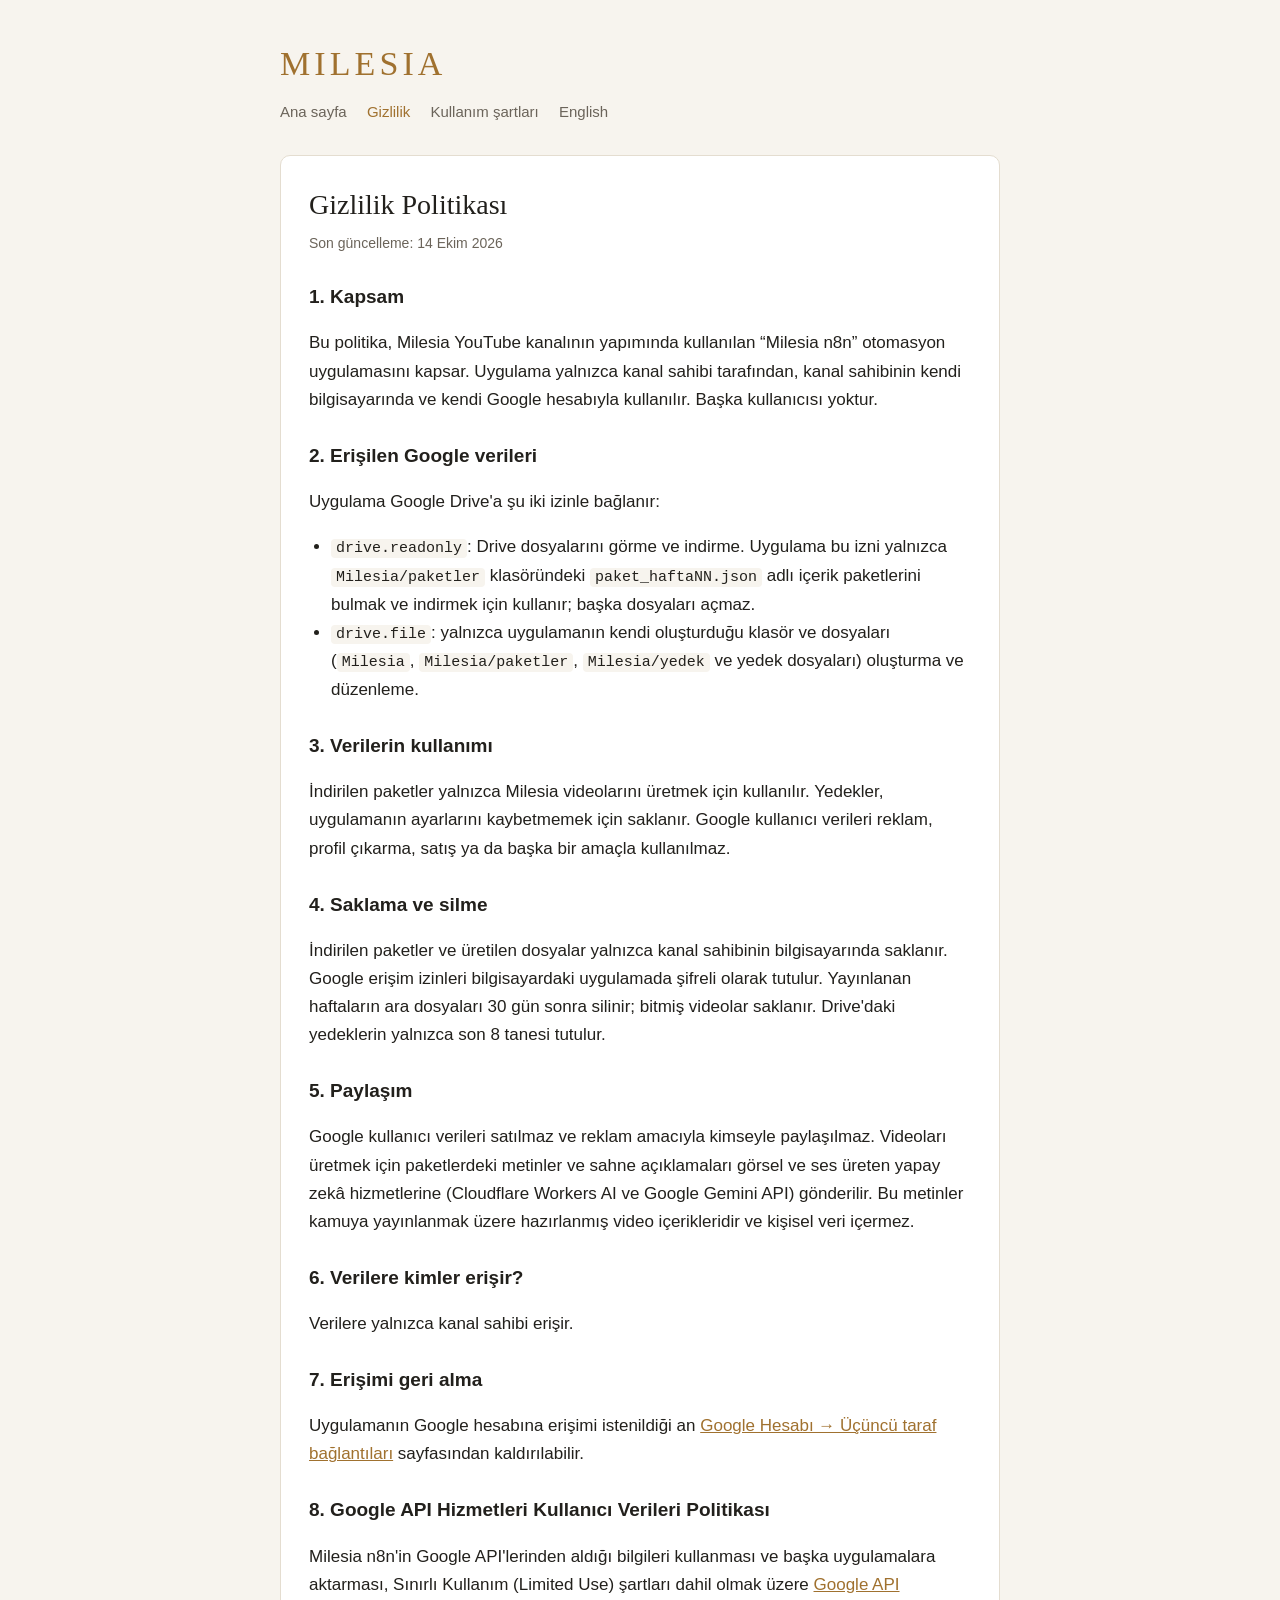
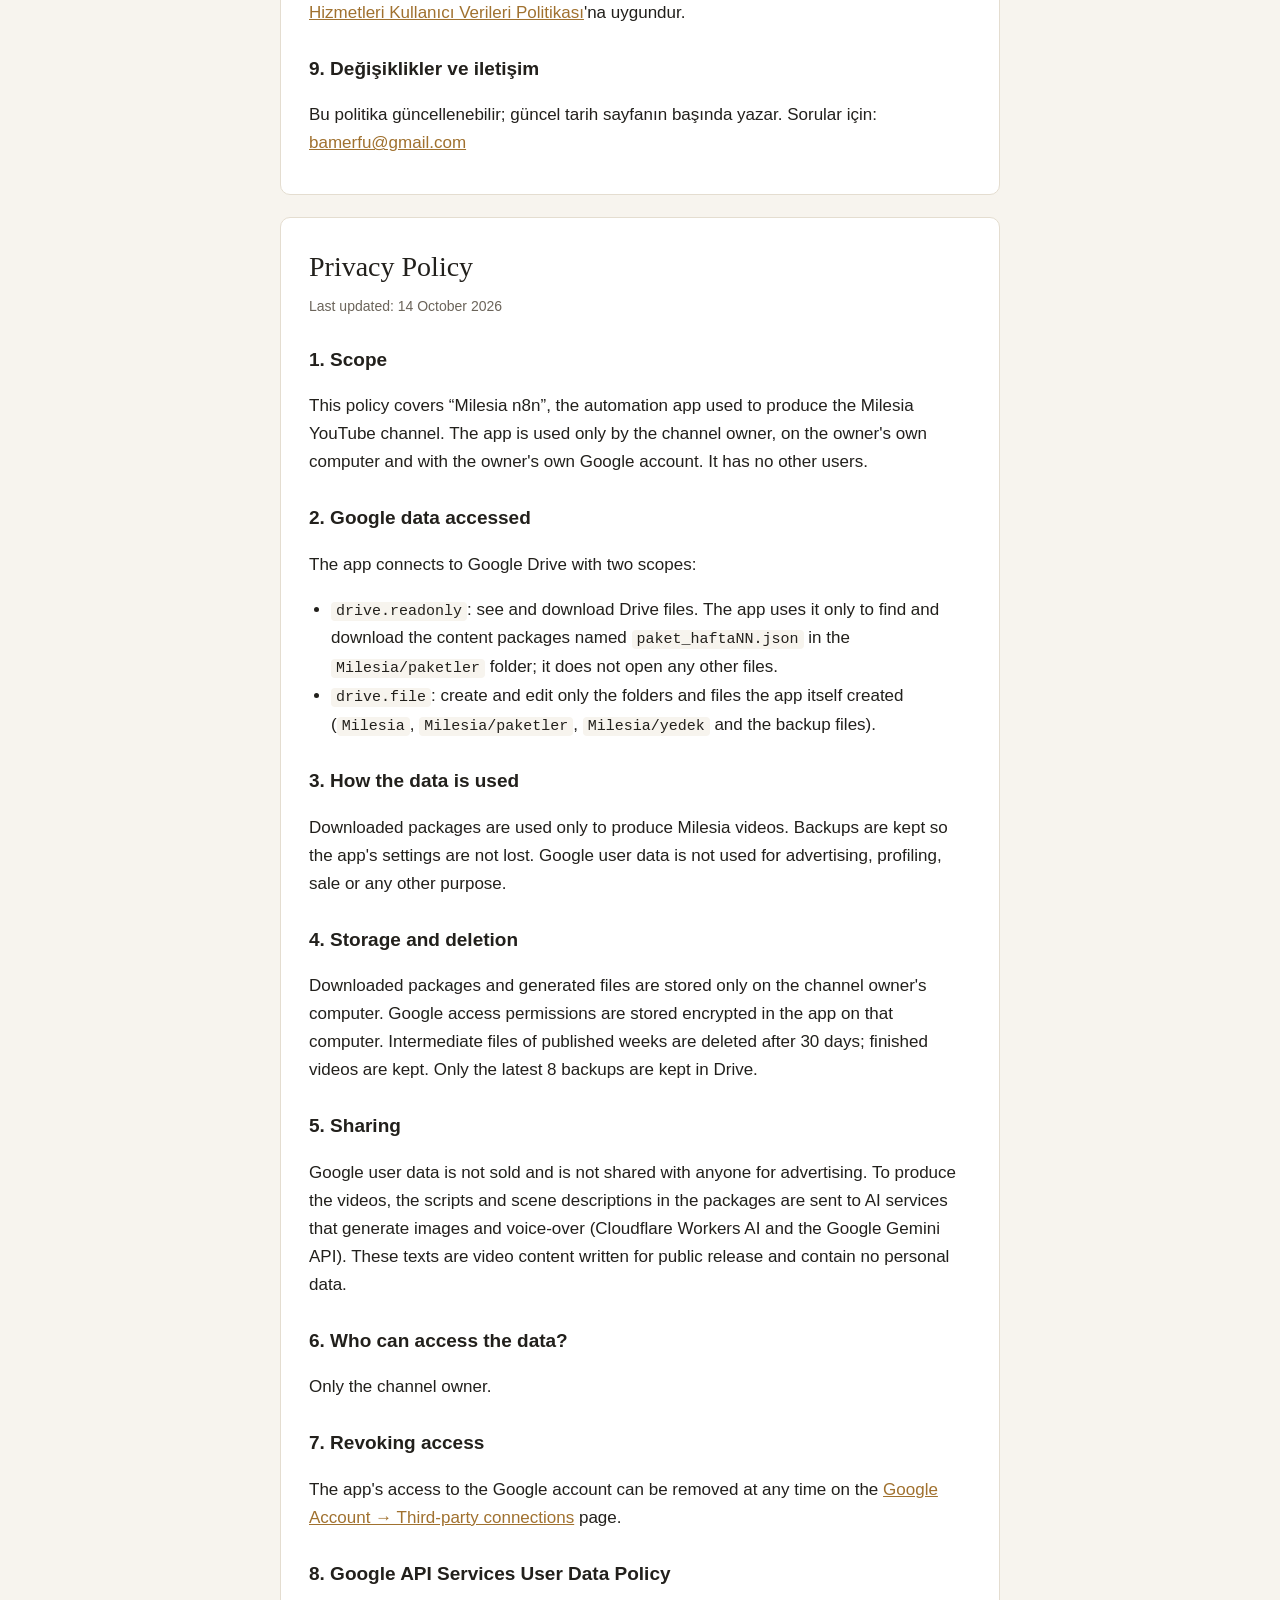
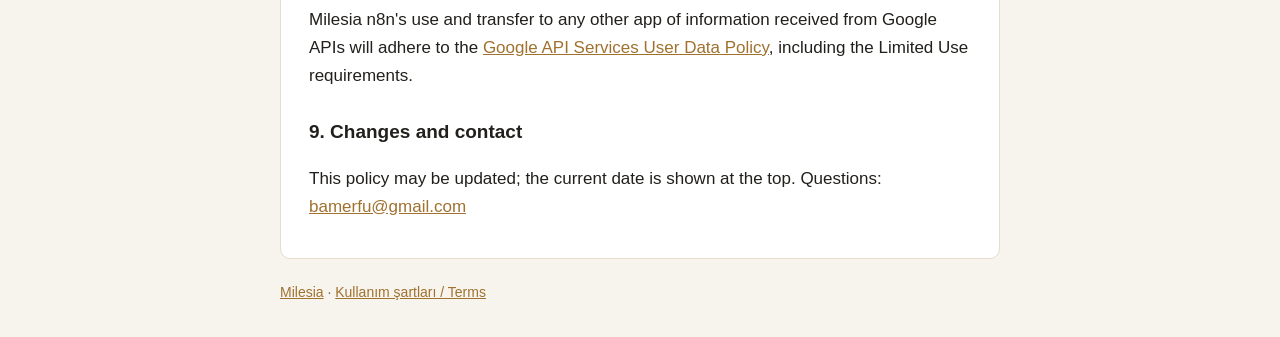
==== gizlilik.html @ fbe8d05b "Milesia web sayfasi: ana sayfa, gizlilik politikasi, kullanim sartlari" ====
<!doctype html>
<html lang="tr">
<head>
<meta charset="utf-8">
<meta name="viewport" content="width=device-width, initial-scale=1">
<title>Milesia – Gizlilik Politikası</title>
<link rel="stylesheet" href="stil.css">
</head>
<body>
<header>
  <a class="logo" href="./">MILESIA</a>
  <nav>
    <a href="./">Ana sayfa</a>
    <a href="gizlilik.html" aria-current="page">Gizlilik</a>
    <a href="kosullar.html">Kullanım şartları</a>
    <a href="#en">English</a>
  </nav>
</header>

<main>
  <section>
    <h1>Gizlilik Politikası</h1>
    <p class="tarih">Son güncelleme: 14 Ekim 2026</p>

    <h2>1. Kapsam</h2>
    <p>Bu politika, Milesia YouTube kanalının yapımında kullanılan “Milesia n8n” otomasyon
    uygulamasını kapsar. Uygulama yalnızca kanal sahibi tarafından, kanal sahibinin kendi
    bilgisayarında ve kendi Google hesabıyla kullanılır. Başka kullanıcısı yoktur.</p>

    <h2>2. Erişilen Google verileri</h2>
    <p>Uygulama Google Drive'a şu iki izinle bağlanır:</p>
    <ul>
      <li><code>drive.readonly</code>: Drive dosyalarını görme ve indirme. Uygulama bu izni yalnızca
      <code>Milesia/paketler</code> klasöründeki <code>paket_haftaNN.json</code> adlı içerik paketlerini
      bulmak ve indirmek için kullanır; başka dosyaları açmaz.</li>
      <li><code>drive.file</code>: yalnızca uygulamanın kendi oluşturduğu klasör ve dosyaları
      (<code>Milesia</code>, <code>Milesia/paketler</code>, <code>Milesia/yedek</code> ve yedek dosyaları)
      oluşturma ve düzenleme.</li>
    </ul>

    <h2>3. Verilerin kullanımı</h2>
    <p>İndirilen paketler yalnızca Milesia videolarını üretmek için kullanılır. Yedekler, uygulamanın
    ayarlarını kaybetmemek için saklanır. Google kullanıcı verileri reklam, profil çıkarma, satış ya da
    başka bir amaçla kullanılmaz.</p>

    <h2>4. Saklama ve silme</h2>
    <p>İndirilen paketler ve üretilen dosyalar yalnızca kanal sahibinin bilgisayarında saklanır.
    Google erişim izinleri bilgisayardaki uygulamada şifreli olarak tutulur. Yayınlanan haftaların ara
    dosyaları 30 gün sonra silinir; bitmiş videolar saklanır. Drive'daki yedeklerin yalnızca son 8 tanesi
    tutulur.</p>

    <h2>5. Paylaşım</h2>
    <p>Google kullanıcı verileri satılmaz ve reklam amacıyla kimseyle paylaşılmaz. Videoları üretmek için
    paketlerdeki metinler ve sahne açıklamaları görsel ve ses üreten yapay zekâ hizmetlerine
    (Cloudflare Workers AI ve Google Gemini API) gönderilir. Bu metinler kamuya yayınlanmak üzere
    hazırlanmış video içerikleridir ve kişisel veri içermez.</p>

    <h2>6. Verilere kimler erişir?</h2>
    <p>Verilere yalnızca kanal sahibi erişir.</p>

    <h2>7. Erişimi geri alma</h2>
    <p>Uygulamanın Google hesabına erişimi istenildiği an
    <a href="https://myaccount.google.com/connections">Google Hesabı → Üçüncü taraf bağlantıları</a>
    sayfasından kaldırılabilir.</p>

    <h2>8. Google API Hizmetleri Kullanıcı Verileri Politikası</h2>
    <p>Milesia n8n'in Google API'lerinden aldığı bilgileri kullanması ve başka uygulamalara aktarması,
    Sınırlı Kullanım (Limited Use) şartları dahil olmak üzere
    <a href="https://developers.google.com/terms/api-services-user-data-policy">Google API Hizmetleri
    Kullanıcı Verileri Politikası</a>'na uygundur.</p>

    <h2>9. Değişiklikler ve iletişim</h2>
    <p>Bu politika güncellenebilir; güncel tarih sayfanın başında yazar. Sorular için:
    <a href="mailto:bamerfu@gmail.com">bamerfu@gmail.com</a></p>
  </section>

  <section id="en" lang="en">
    <h1>Privacy Policy</h1>
    <p class="tarih">Last updated: 14 October 2026</p>

    <h2>1. Scope</h2>
    <p>This policy covers “Milesia n8n”, the automation app used to produce the Milesia YouTube channel.
    The app is used only by the channel owner, on the owner's own computer and with the owner's own
    Google account. It has no other users.</p>

    <h2>2. Google data accessed</h2>
    <p>The app connects to Google Drive with two scopes:</p>
    <ul>
      <li><code>drive.readonly</code>: see and download Drive files. The app uses it only to find and
      download the content packages named <code>paket_haftaNN.json</code> in the
      <code>Milesia/paketler</code> folder; it does not open any other files.</li>
      <li><code>drive.file</code>: create and edit only the folders and files the app itself created
      (<code>Milesia</code>, <code>Milesia/paketler</code>, <code>Milesia/yedek</code> and the backup files).</li>
    </ul>

    <h2>3. How the data is used</h2>
    <p>Downloaded packages are used only to produce Milesia videos. Backups are kept so the app's
    settings are not lost. Google user data is not used for advertising, profiling, sale or any
    other purpose.</p>

    <h2>4. Storage and deletion</h2>
    <p>Downloaded packages and generated files are stored only on the channel owner's computer.
    Google access permissions are stored encrypted in the app on that computer. Intermediate files of
    published weeks are deleted after 30 days; finished videos are kept. Only the latest 8 backups are
    kept in Drive.</p>

    <h2>5. Sharing</h2>
    <p>Google user data is not sold and is not shared with anyone for advertising. To produce the videos,
    the scripts and scene descriptions in the packages are sent to AI services that generate images and
    voice-over (Cloudflare Workers AI and the Google Gemini API). These texts are video content written
    for public release and contain no personal data.</p>

    <h2>6. Who can access the data?</h2>
    <p>Only the channel owner.</p>

    <h2>7. Revoking access</h2>
    <p>The app's access to the Google account can be removed at any time on the
    <a href="https://myaccount.google.com/connections">Google Account → Third-party connections</a> page.</p>

    <h2>8. Google API Services User Data Policy</h2>
    <p>Milesia n8n's use and transfer to any other app of information received from Google APIs will
    adhere to the <a href="https://developers.google.com/terms/api-services-user-data-policy">Google API
    Services User Data Policy</a>, including the Limited Use requirements.</p>

    <h2>9. Changes and contact</h2>
    <p>This policy may be updated; the current date is shown at the top. Questions:
    <a href="mailto:bamerfu@gmail.com">bamerfu@gmail.com</a></p>
  </section>
</main>

<footer>
  <a href="./">Milesia</a> · <a href="kosullar.html">Kullanım şartları / Terms</a>
</footer>
</body>
</html>
---- stil.css ----
:root {
  --zemin: #f7f4ee;
  --kart: #ffffff;
  --yazi: #22201c;
  --soluk: #6b645a;
  --bronz: #a0712f;
  --cizgi: #e4ddd0;
}
@media (prefers-color-scheme: dark) {
  :root {
    --zemin: #15130f;
    --kart: #1e1b16;
    --yazi: #ece6db;
    --soluk: #a99f90;
    --bronz: #d6a45a;
    --cizgi: #332e26;
  }
}
* { box-sizing: border-box; }
body {
  margin: 0;
  background: var(--zemin);
  color: var(--yazi);
  font: 17px/1.65 -apple-system, "Segoe UI", Roboto, "Helvetica Neue", Arial, sans-serif;
}
header, main, footer { max-width: 760px; margin: 0 auto; padding: 0 20px; }
header { padding-top: 36px; padding-bottom: 8px; }
.logo {
  font-family: Georgia, "Times New Roman", serif;
  font-size: 34px;
  letter-spacing: 0.12em;
  color: var(--bronz);
  text-decoration: none;
}
nav { margin-top: 8px; font-size: 15px; }
nav a { color: var(--soluk); margin-right: 16px; text-decoration: none; }
nav a:hover, nav a[aria-current="page"] { color: var(--bronz); }
main section {
  background: var(--kart);
  border: 1px solid var(--cizgi);
  border-radius: 10px;
  padding: 8px 28px 20px;
  margin: 22px 0;
}
h1 { font-family: Georgia, "Times New Roman", serif; font-weight: normal; font-size: 28px; margin: 18px 0 4px; }
h2 { font-size: 19px; margin: 26px 0 6px; }
.tarih { color: var(--soluk); font-size: 14px; margin-top: 0; }
a { color: var(--bronz); }
ul { padding-left: 22px; }
code { font-size: 15px; background: var(--zemin); padding: 1px 5px; border-radius: 4px; }
footer { color: var(--soluk); font-size: 14px; padding-bottom: 40px; }
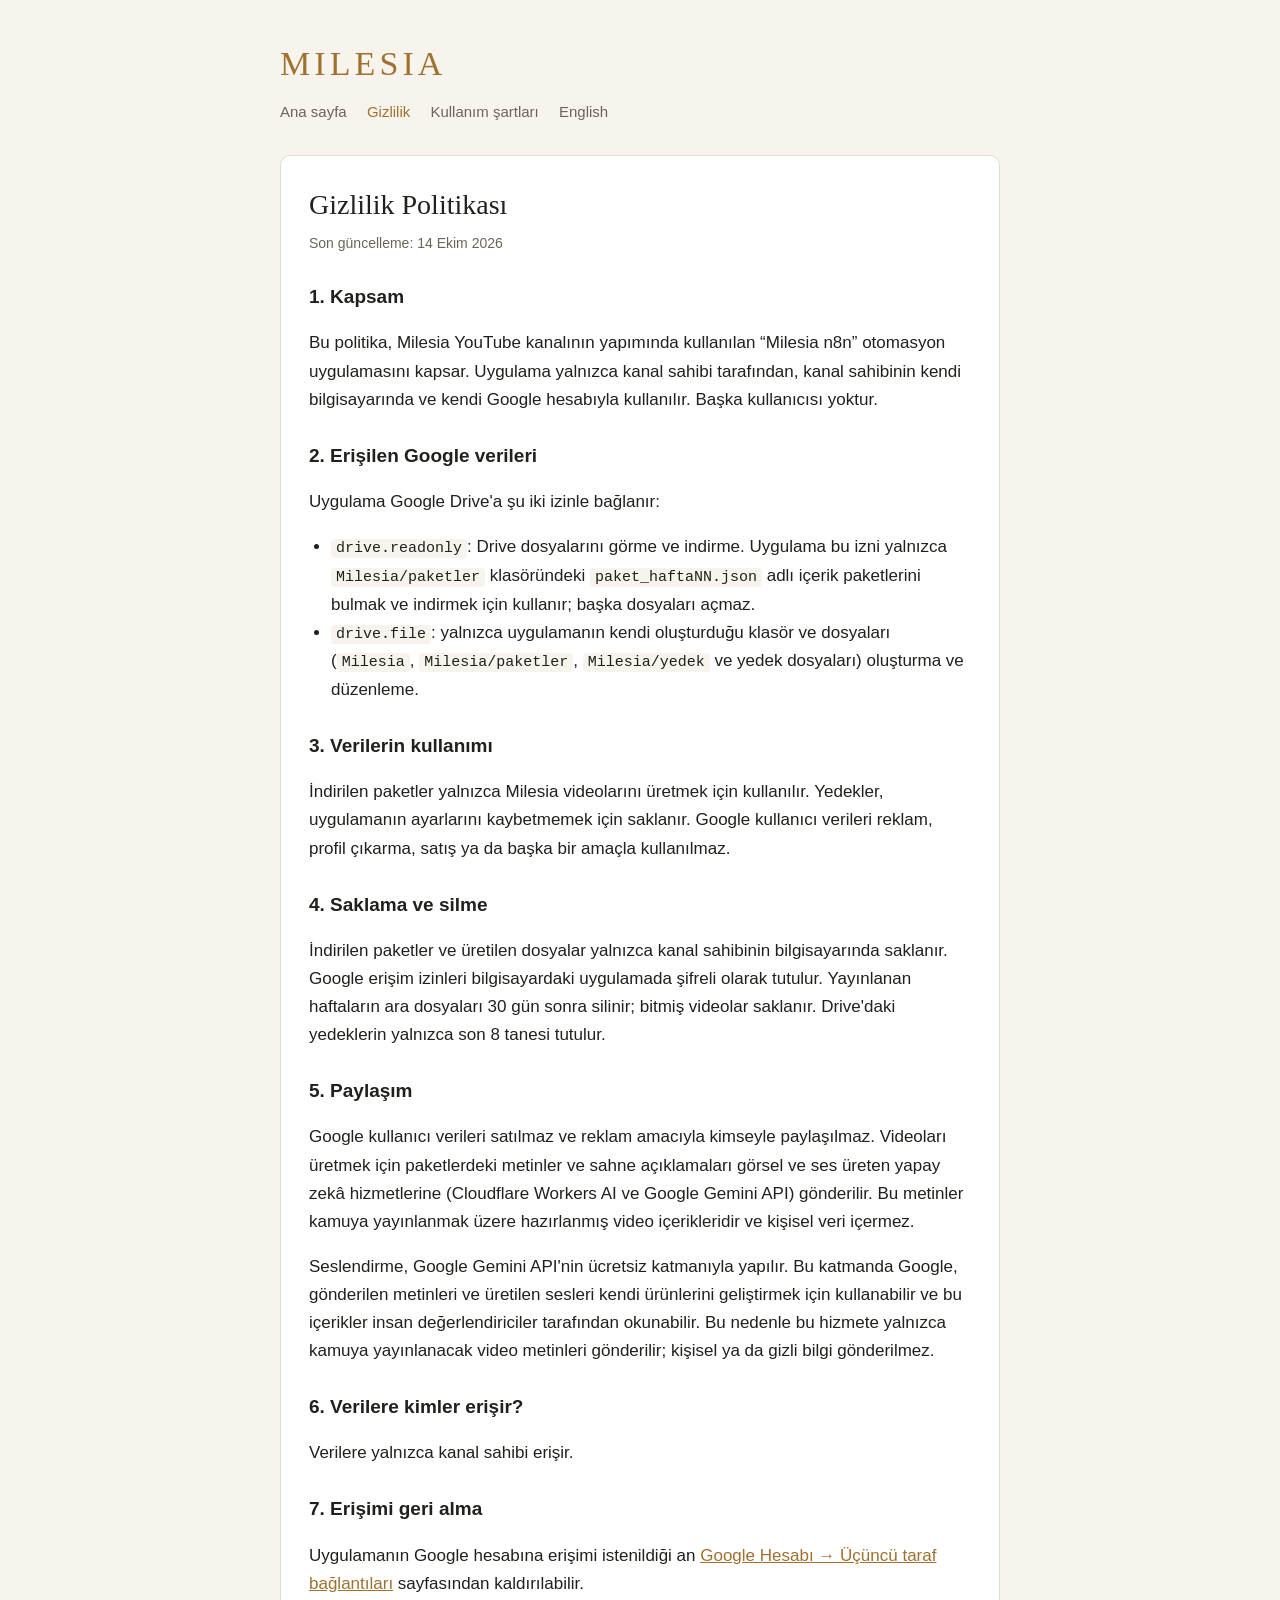
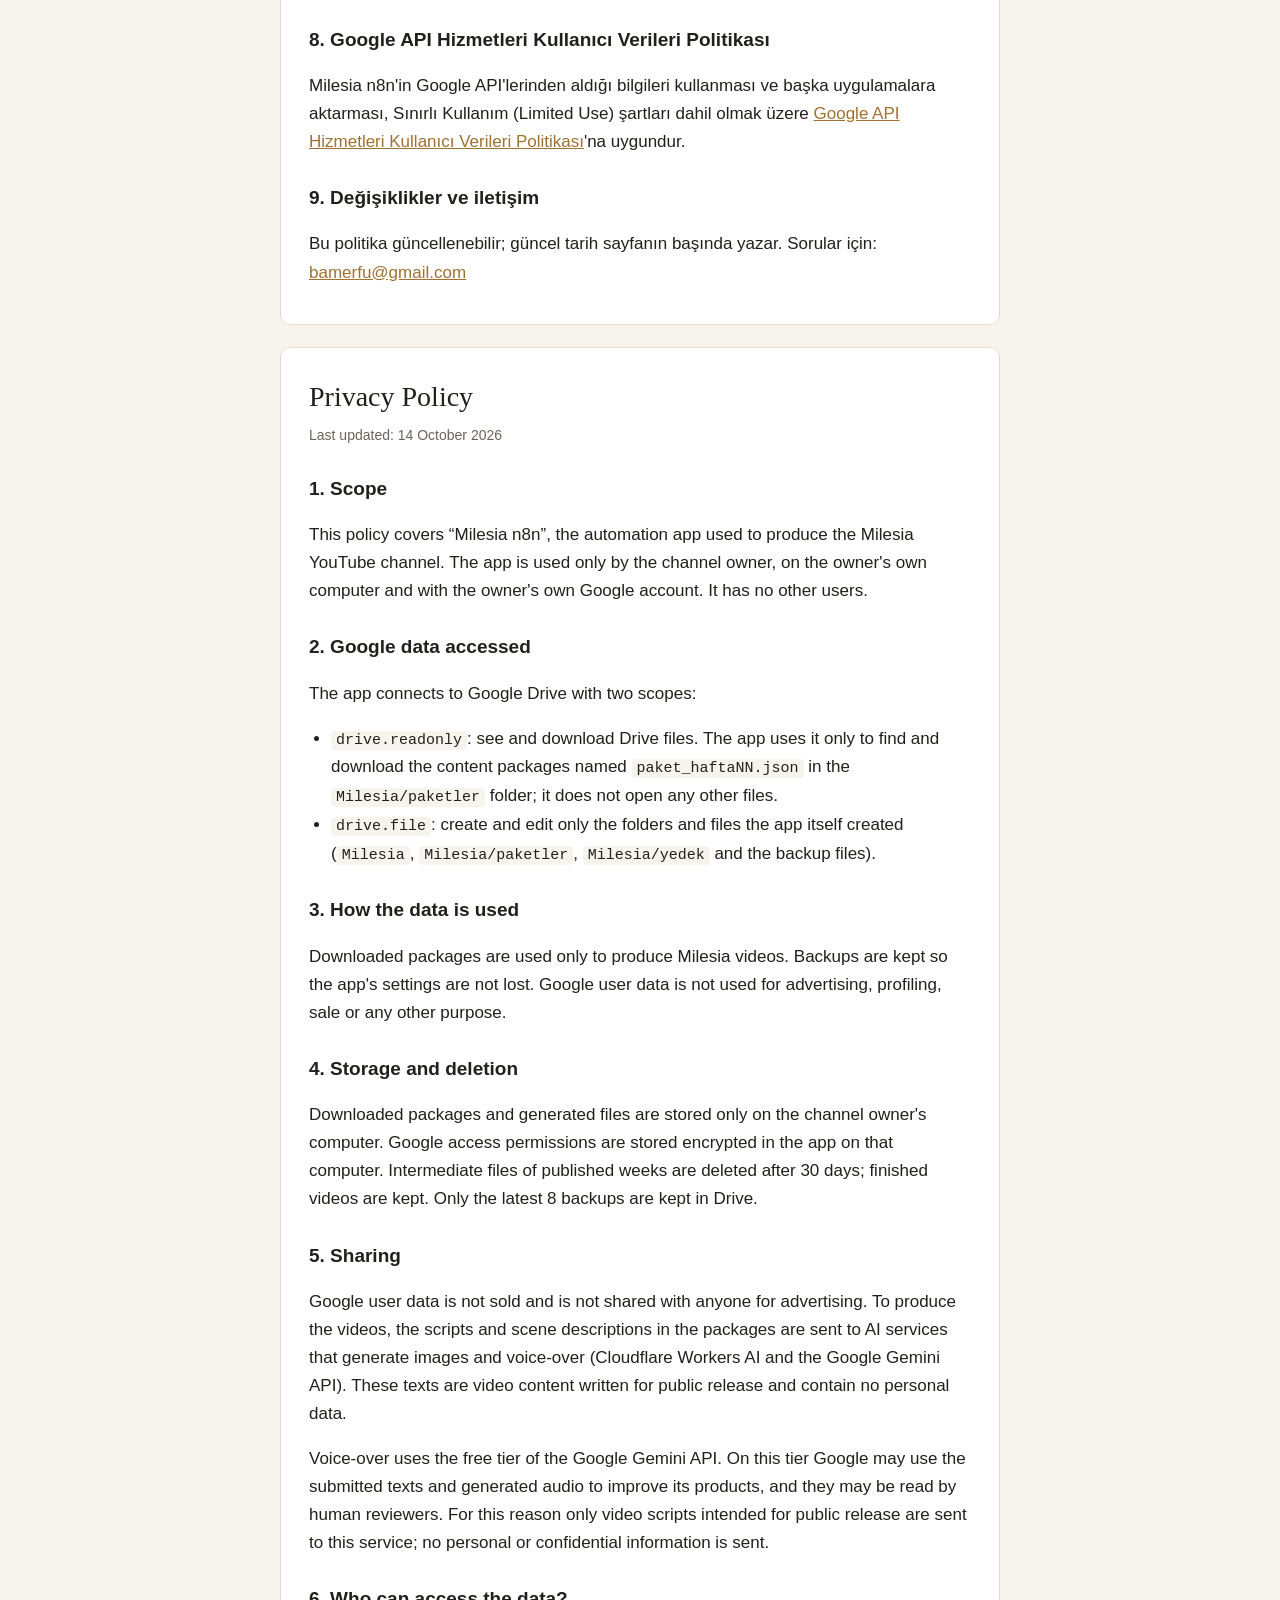
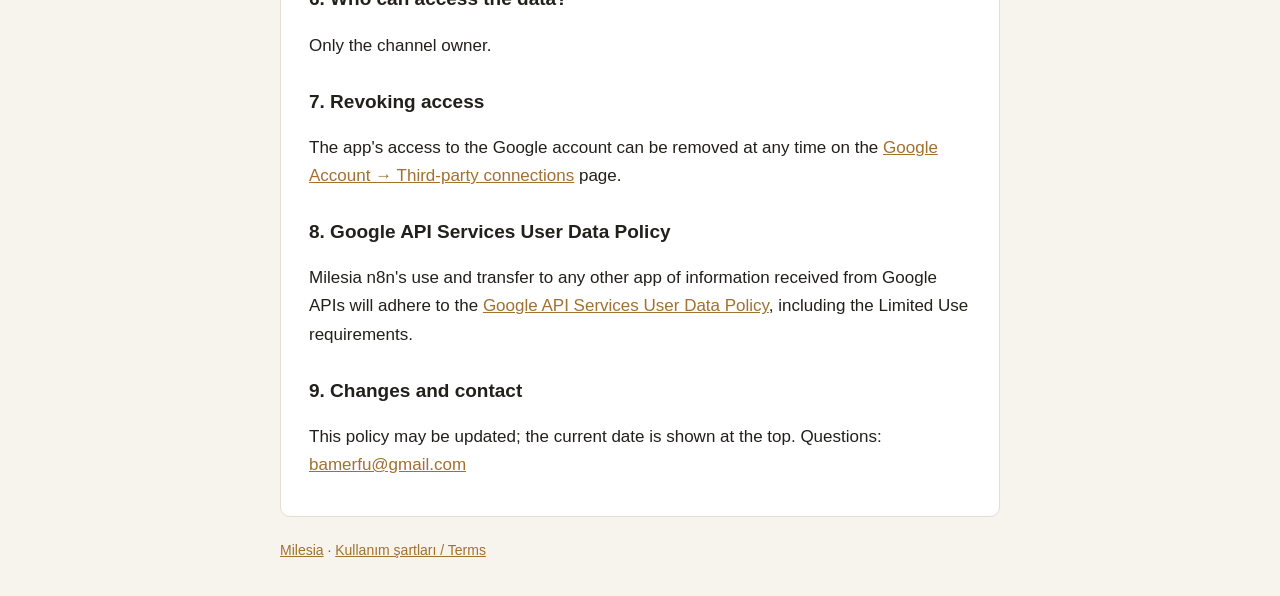
==== commit 3c4ea8c2: "Gizlilik politikasi: Gemini ucretsiz katmani veri kullanimi aciklamasi" ====
--- a/gizlilik.html
+++ b/gizlilik.html
@@ -54,6 +54,10 @@
     paketlerdeki metinler ve sahne açıklamaları görsel ve ses üreten yapay zekâ hizmetlerine
     (Cloudflare Workers AI ve Google Gemini API) gönderilir. Bu metinler kamuya yayınlanmak üzere
     hazırlanmış video içerikleridir ve kişisel veri içermez.</p>
+    <p>Seslendirme, Google Gemini API'nin ücretsiz katmanıyla yapılır. Bu katmanda Google, gönderilen
+    metinleri ve üretilen sesleri kendi ürünlerini geliştirmek için kullanabilir ve bu içerikler insan
+    değerlendiriciler tarafından okunabilir. Bu nedenle bu hizmete yalnızca kamuya yayınlanacak video
+    metinleri gönderilir; kişisel ya da gizli bilgi gönderilmez.</p>
 
     <h2>6. Verilere kimler erişir?</h2>
     <p>Verilere yalnızca kanal sahibi erişir.</p>
@@ -109,6 +113,10 @@
     the scripts and scene descriptions in the packages are sent to AI services that generate images and
     voice-over (Cloudflare Workers AI and the Google Gemini API). These texts are video content written
     for public release and contain no personal data.</p>
+    <p>Voice-over uses the free tier of the Google Gemini API. On this tier Google may use the submitted
+    texts and generated audio to improve its products, and they may be read by human reviewers. For this
+    reason only video scripts intended for public release are sent to this service; no personal or
+    confidential information is sent.</p>
 
     <h2>6. Who can access the data?</h2>
     <p>Only the channel owner.</p>
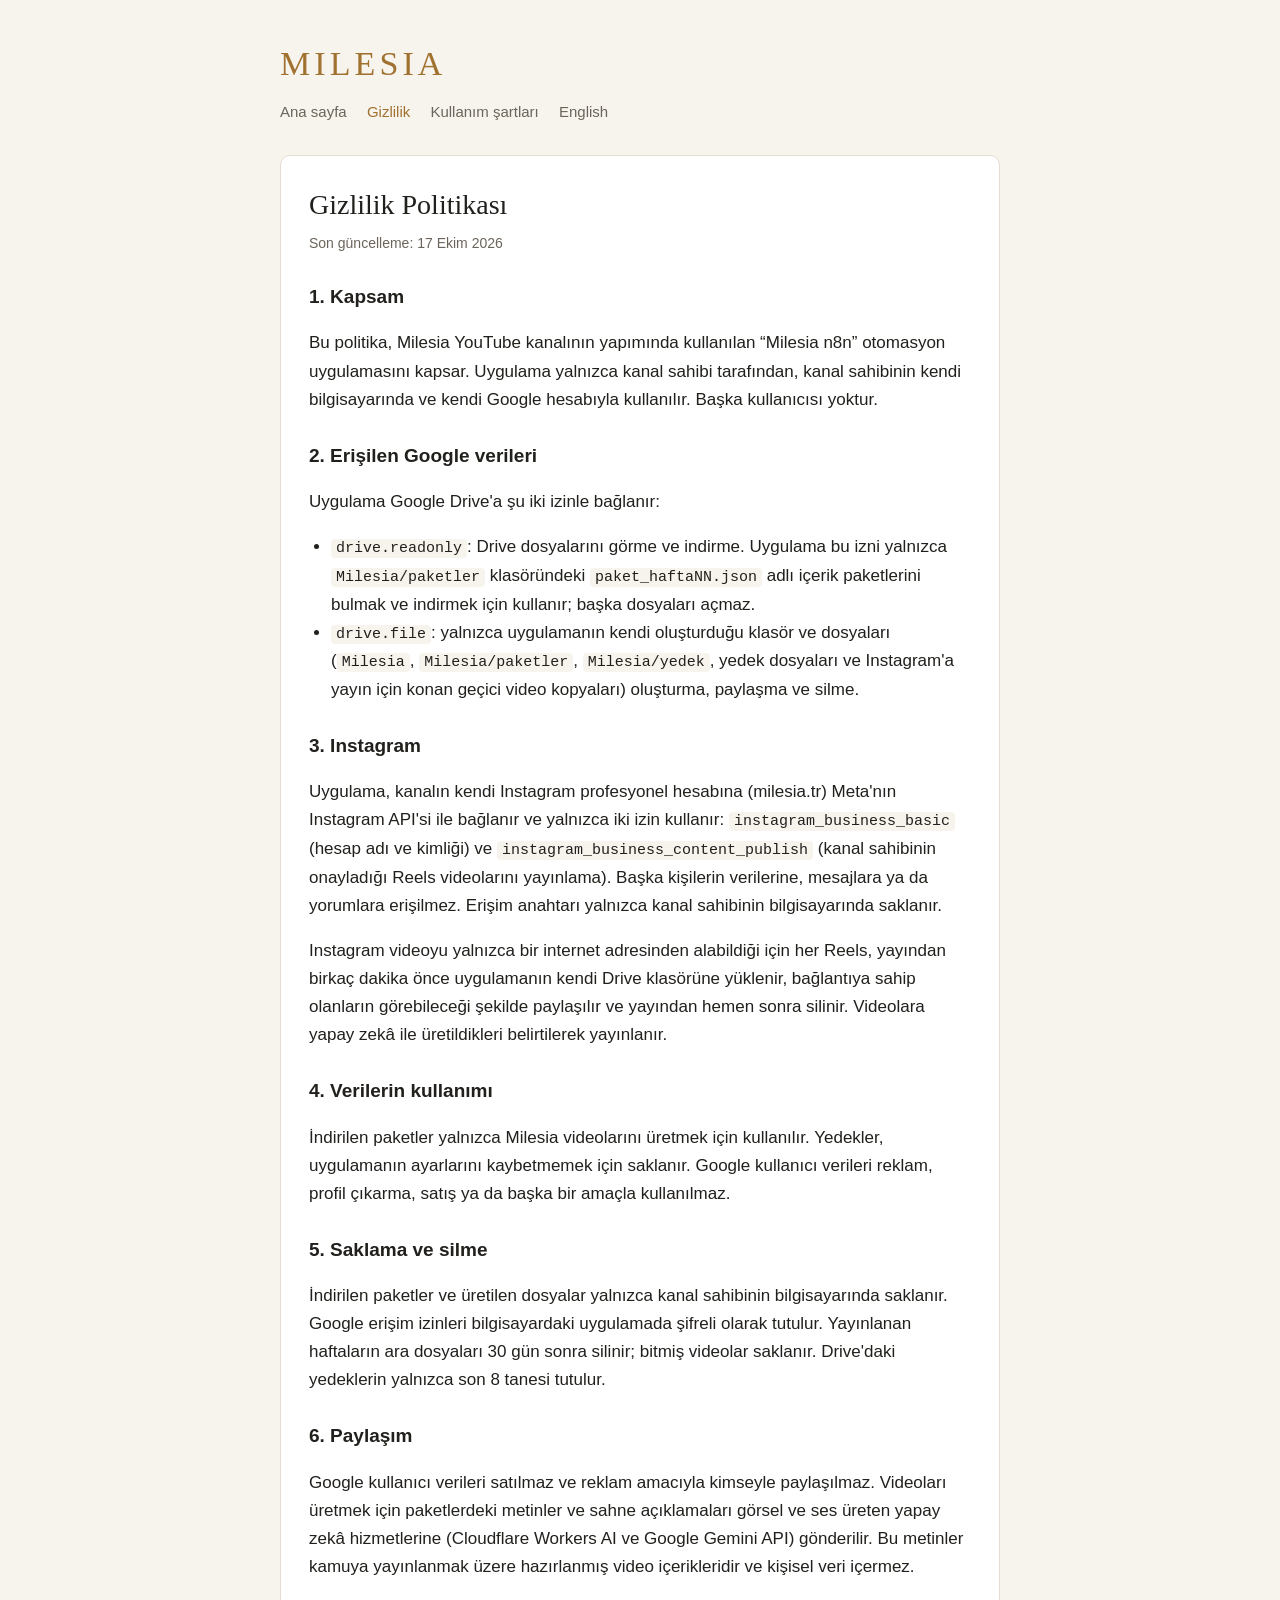
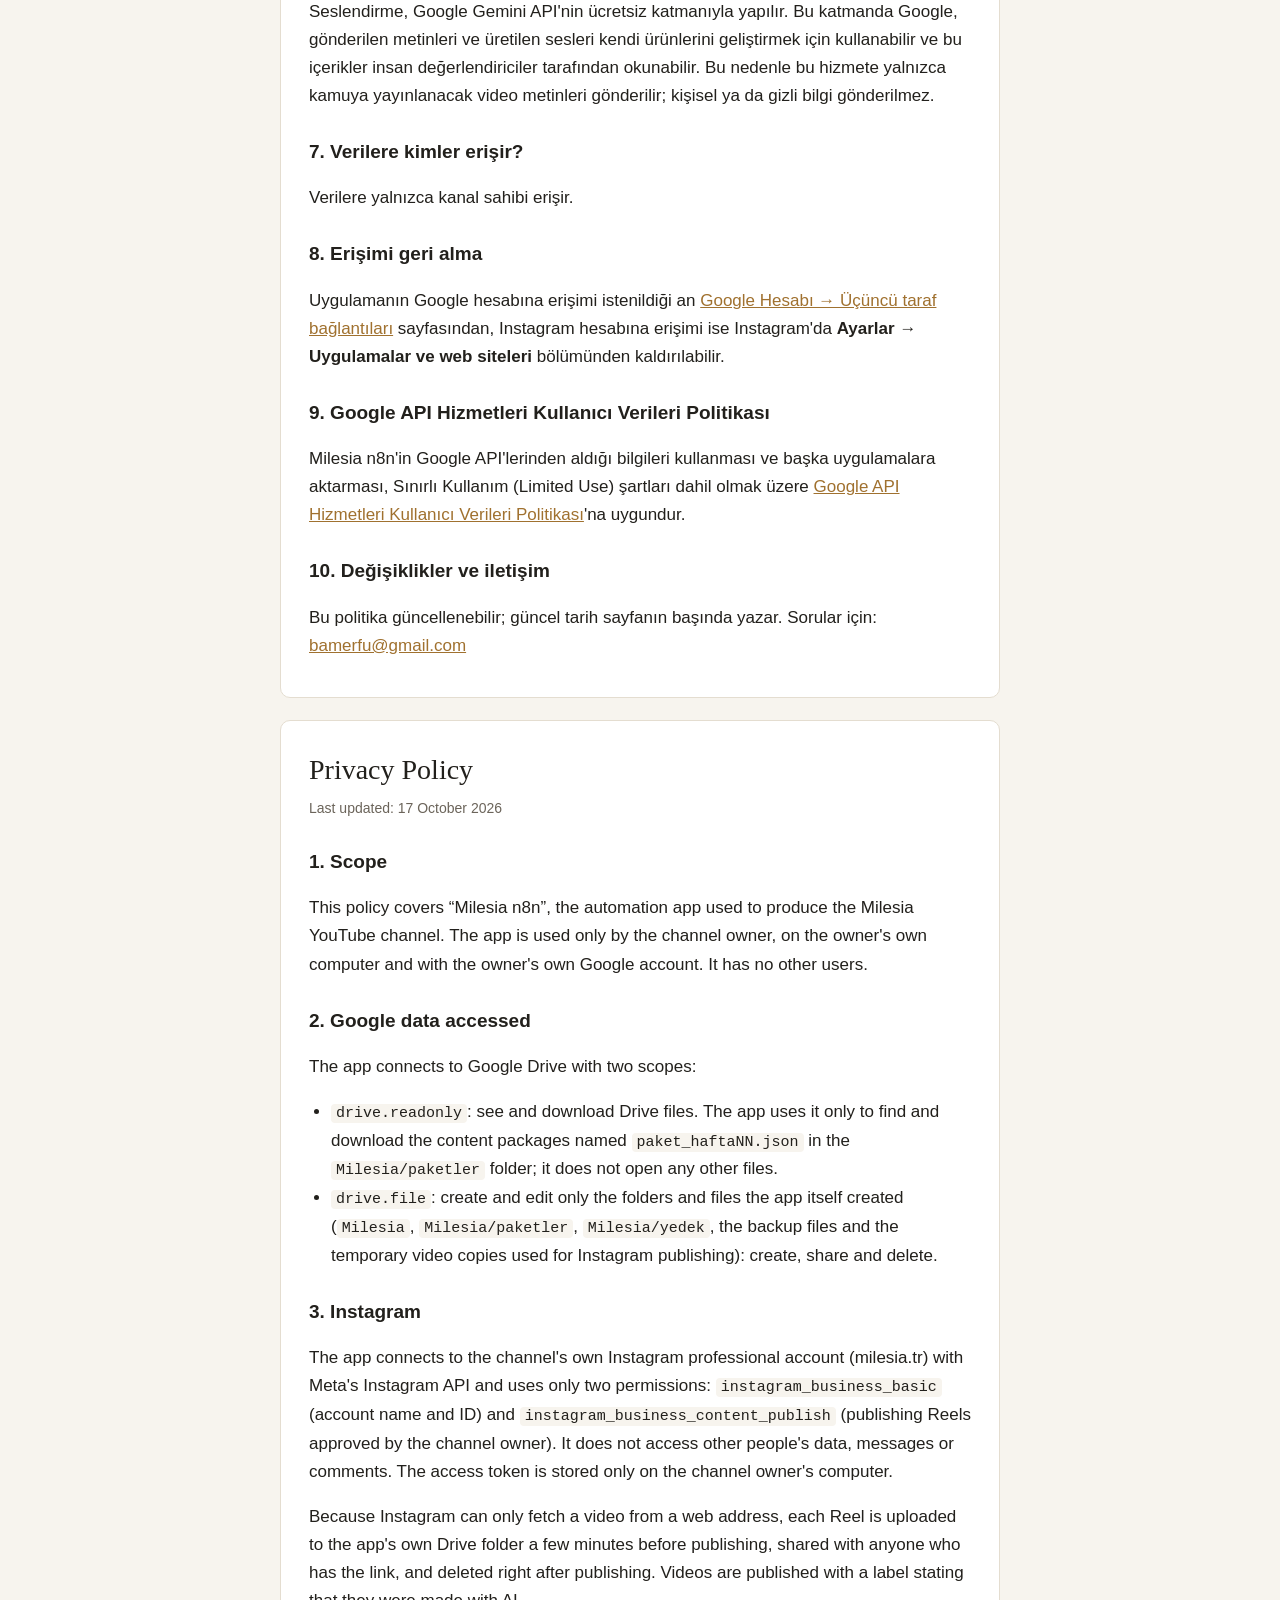
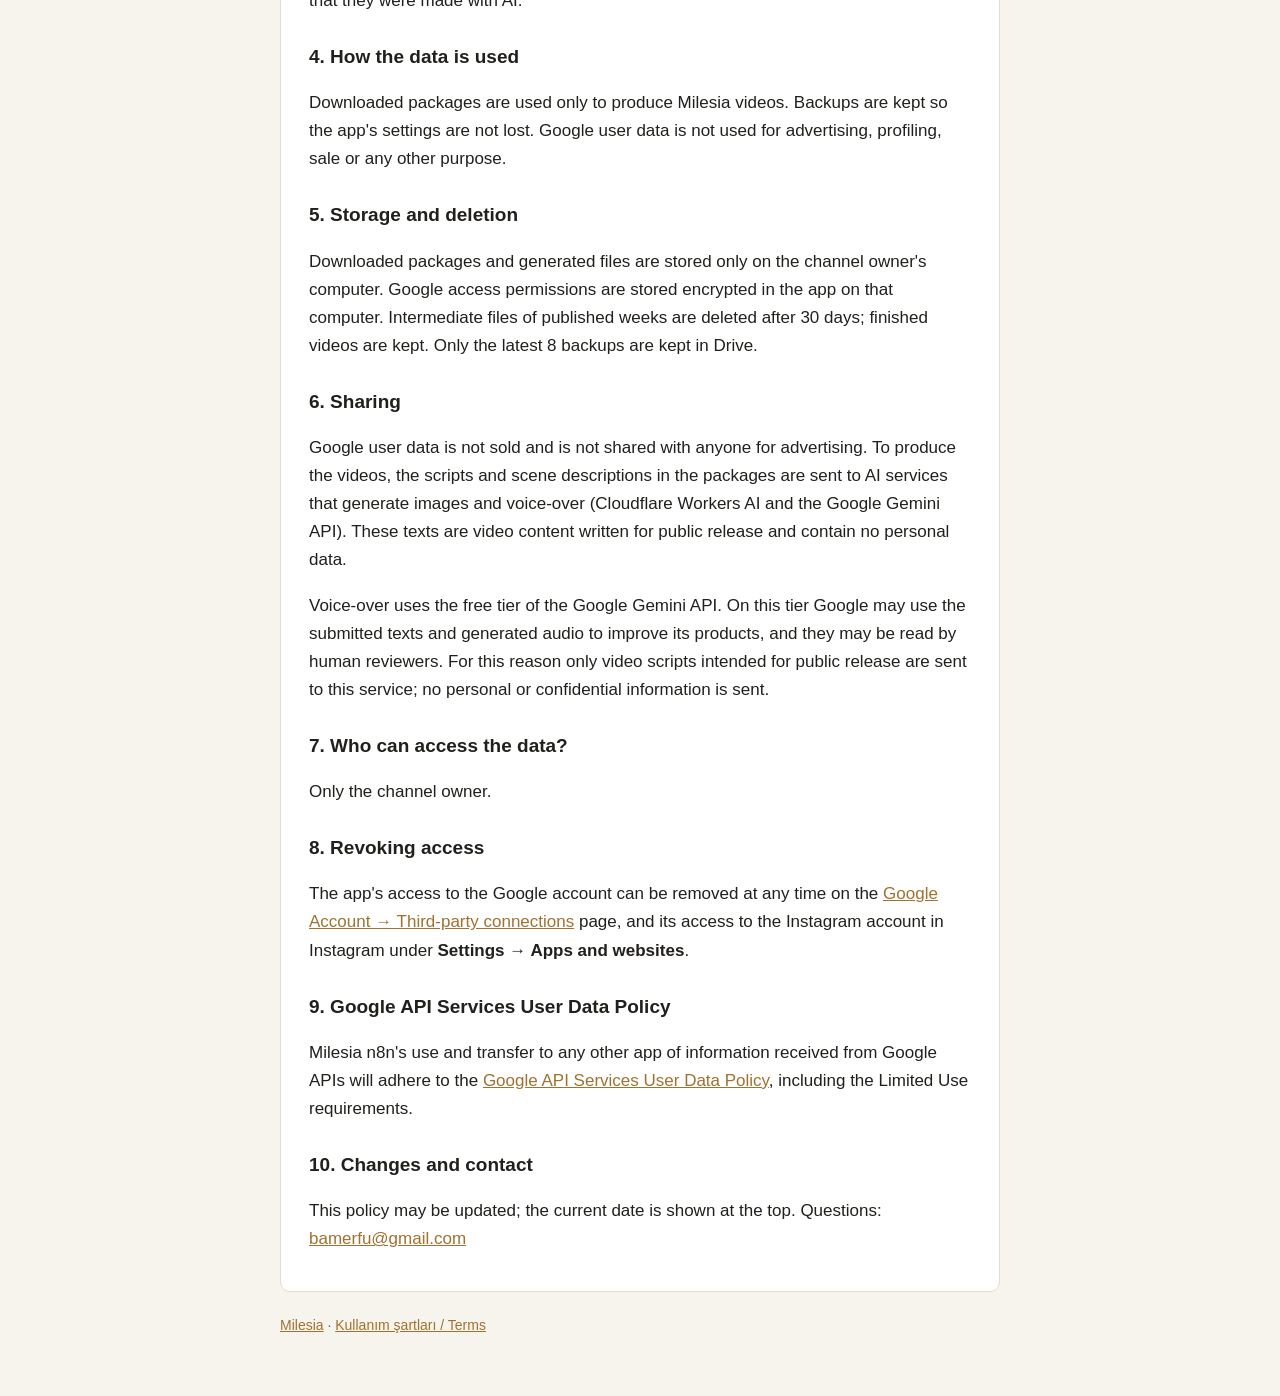
==== commit 19c0b4fd: "Gizlilik politikasi: Instagram yayini (izinler, gecici Drive kopyasi, erisimi kaldirma) Co-Authored-" ====
--- a/gizlilik.html
+++ b/gizlilik.html
@@ -20,7 +20,7 @@
 <main>
   <section>
     <h1>Gizlilik Politikası</h1>
-    <p class="tarih">Son güncelleme: 14 Ekim 2026</p>
+    <p class="tarih">Son güncelleme: 17 Ekim 2026</p>
 
     <h2>1. Kapsam</h2>
     <p>Bu politika, Milesia YouTube kanalının yapımında kullanılan “Milesia n8n” otomasyon
@@ -34,22 +34,32 @@
       <code>Milesia/paketler</code> klasöründeki <code>paket_haftaNN.json</code> adlı içerik paketlerini
       bulmak ve indirmek için kullanır; başka dosyaları açmaz.</li>
       <li><code>drive.file</code>: yalnızca uygulamanın kendi oluşturduğu klasör ve dosyaları
-      (<code>Milesia</code>, <code>Milesia/paketler</code>, <code>Milesia/yedek</code> ve yedek dosyaları)
-      oluşturma ve düzenleme.</li>
+      (<code>Milesia</code>, <code>Milesia/paketler</code>, <code>Milesia/yedek</code>, yedek dosyaları ve
+      Instagram'a yayın için konan geçici video kopyaları) oluşturma, paylaşma ve silme.</li>
     </ul>
 
-    <h2>3. Verilerin kullanımı</h2>
+    <h2>3. Instagram</h2>
+    <p>Uygulama, kanalın kendi Instagram profesyonel hesabına (milesia.tr) Meta'nın Instagram API'si ile
+    bağlanır ve yalnızca iki izin kullanır: <code>instagram_business_basic</code> (hesap adı ve kimliği) ve
+    <code>instagram_business_content_publish</code> (kanal sahibinin onayladığı Reels videolarını yayınlama).
+    Başka kişilerin verilerine, mesajlara ya da yorumlara erişilmez. Erişim anahtarı yalnızca kanal sahibinin
+    bilgisayarında saklanır.</p>
+    <p>Instagram videoyu yalnızca bir internet adresinden alabildiği için her Reels, yayından birkaç dakika önce
+    uygulamanın kendi Drive klasörüne yüklenir, bağlantıya sahip olanların görebileceği şekilde paylaşılır ve
+    yayından hemen sonra silinir. Videolara yapay zekâ ile üretildikleri belirtilerek yayınlanır.</p>
+
+    <h2>4. Verilerin kullanımı</h2>
     <p>İndirilen paketler yalnızca Milesia videolarını üretmek için kullanılır. Yedekler, uygulamanın
     ayarlarını kaybetmemek için saklanır. Google kullanıcı verileri reklam, profil çıkarma, satış ya da
     başka bir amaçla kullanılmaz.</p>
 
-    <h2>4. Saklama ve silme</h2>
+    <h2>5. Saklama ve silme</h2>
     <p>İndirilen paketler ve üretilen dosyalar yalnızca kanal sahibinin bilgisayarında saklanır.
     Google erişim izinleri bilgisayardaki uygulamada şifreli olarak tutulur. Yayınlanan haftaların ara
     dosyaları 30 gün sonra silinir; bitmiş videolar saklanır. Drive'daki yedeklerin yalnızca son 8 tanesi
     tutulur.</p>
 
-    <h2>5. Paylaşım</h2>
+    <h2>6. Paylaşım</h2>
     <p>Google kullanıcı verileri satılmaz ve reklam amacıyla kimseyle paylaşılmaz. Videoları üretmek için
     paketlerdeki metinler ve sahne açıklamaları görsel ve ses üreten yapay zekâ hizmetlerine
     (Cloudflare Workers AI ve Google Gemini API) gönderilir. Bu metinler kamuya yayınlanmak üzere
@@ -59,28 +69,29 @@
     değerlendiriciler tarafından okunabilir. Bu nedenle bu hizmete yalnızca kamuya yayınlanacak video
     metinleri gönderilir; kişisel ya da gizli bilgi gönderilmez.</p>
 
-    <h2>6. Verilere kimler erişir?</h2>
+    <h2>7. Verilere kimler erişir?</h2>
     <p>Verilere yalnızca kanal sahibi erişir.</p>
 
-    <h2>7. Erişimi geri alma</h2>
+    <h2>8. Erişimi geri alma</h2>
     <p>Uygulamanın Google hesabına erişimi istenildiği an
     <a href="https://myaccount.google.com/connections">Google Hesabı → Üçüncü taraf bağlantıları</a>
-    sayfasından kaldırılabilir.</p>
+    sayfasından, Instagram hesabına erişimi ise Instagram'da <b>Ayarlar → Uygulamalar ve web siteleri</b>
+    bölümünden kaldırılabilir.</p>
 
-    <h2>8. Google API Hizmetleri Kullanıcı Verileri Politikası</h2>
+    <h2>9. Google API Hizmetleri Kullanıcı Verileri Politikası</h2>
     <p>Milesia n8n'in Google API'lerinden aldığı bilgileri kullanması ve başka uygulamalara aktarması,
     Sınırlı Kullanım (Limited Use) şartları dahil olmak üzere
     <a href="https://developers.google.com/terms/api-services-user-data-policy">Google API Hizmetleri
     Kullanıcı Verileri Politikası</a>'na uygundur.</p>
 
-    <h2>9. Değişiklikler ve iletişim</h2>
+    <h2>10. Değişiklikler ve iletişim</h2>
     <p>Bu politika güncellenebilir; güncel tarih sayfanın başında yazar. Sorular için:
     <a href="mailto:bamerfu@gmail.com">bamerfu@gmail.com</a></p>
   </section>
 
   <section id="en" lang="en">
     <h1>Privacy Policy</h1>
-    <p class="tarih">Last updated: 14 October 2026</p>
+    <p class="tarih">Last updated: 17 October 2026</p>
 
     <h2>1. Scope</h2>
     <p>This policy covers “Milesia n8n”, the automation app used to produce the Milesia YouTube channel.
@@ -94,21 +105,32 @@
       download the content packages named <code>paket_haftaNN.json</code> in the
       <code>Milesia/paketler</code> folder; it does not open any other files.</li>
       <li><code>drive.file</code>: create and edit only the folders and files the app itself created
-      (<code>Milesia</code>, <code>Milesia/paketler</code>, <code>Milesia/yedek</code> and the backup files).</li>
+      (<code>Milesia</code>, <code>Milesia/paketler</code>, <code>Milesia/yedek</code>, the backup files and the
+      temporary video copies used for Instagram publishing): create, share and delete.</li>
     </ul>
 
-    <h2>3. How the data is used</h2>
+    <h2>3. Instagram</h2>
+    <p>The app connects to the channel's own Instagram professional account (milesia.tr) with Meta's Instagram
+    API and uses only two permissions: <code>instagram_business_basic</code> (account name and ID) and
+    <code>instagram_business_content_publish</code> (publishing Reels approved by the channel owner). It does not
+    access other people's data, messages or comments. The access token is stored only on the channel owner's
+    computer.</p>
+    <p>Because Instagram can only fetch a video from a web address, each Reel is uploaded to the app's own Drive
+    folder a few minutes before publishing, shared with anyone who has the link, and deleted right after
+    publishing. Videos are published with a label stating that they were made with AI.</p>
+
+    <h2>4. How the data is used</h2>
     <p>Downloaded packages are used only to produce Milesia videos. Backups are kept so the app's
     settings are not lost. Google user data is not used for advertising, profiling, sale or any
     other purpose.</p>
 
-    <h2>4. Storage and deletion</h2>
+    <h2>5. Storage and deletion</h2>
     <p>Downloaded packages and generated files are stored only on the channel owner's computer.
     Google access permissions are stored encrypted in the app on that computer. Intermediate files of
     published weeks are deleted after 30 days; finished videos are kept. Only the latest 8 backups are
     kept in Drive.</p>
 
-    <h2>5. Sharing</h2>
+    <h2>6. Sharing</h2>
     <p>Google user data is not sold and is not shared with anyone for advertising. To produce the videos,
     the scripts and scene descriptions in the packages are sent to AI services that generate images and
     voice-over (Cloudflare Workers AI and the Google Gemini API). These texts are video content written
@@ -118,19 +140,20 @@
     reason only video scripts intended for public release are sent to this service; no personal or
     confidential information is sent.</p>
 
-    <h2>6. Who can access the data?</h2>
+    <h2>7. Who can access the data?</h2>
     <p>Only the channel owner.</p>
 
-    <h2>7. Revoking access</h2>
+    <h2>8. Revoking access</h2>
     <p>The app's access to the Google account can be removed at any time on the
-    <a href="https://myaccount.google.com/connections">Google Account → Third-party connections</a> page.</p>
+    <a href="https://myaccount.google.com/connections">Google Account → Third-party connections</a> page, and its
+    access to the Instagram account in Instagram under <b>Settings → Apps and websites</b>.</p>
 
-    <h2>8. Google API Services User Data Policy</h2>
+    <h2>9. Google API Services User Data Policy</h2>
     <p>Milesia n8n's use and transfer to any other app of information received from Google APIs will
     adhere to the <a href="https://developers.google.com/terms/api-services-user-data-policy">Google API
     Services User Data Policy</a>, including the Limited Use requirements.</p>
 
-    <h2>9. Changes and contact</h2>
+    <h2>10. Changes and contact</h2>
     <p>This policy may be updated; the current date is shown at the top. Questions:
     <a href="mailto:bamerfu@gmail.com">bamerfu@gmail.com</a></p>
   </section>
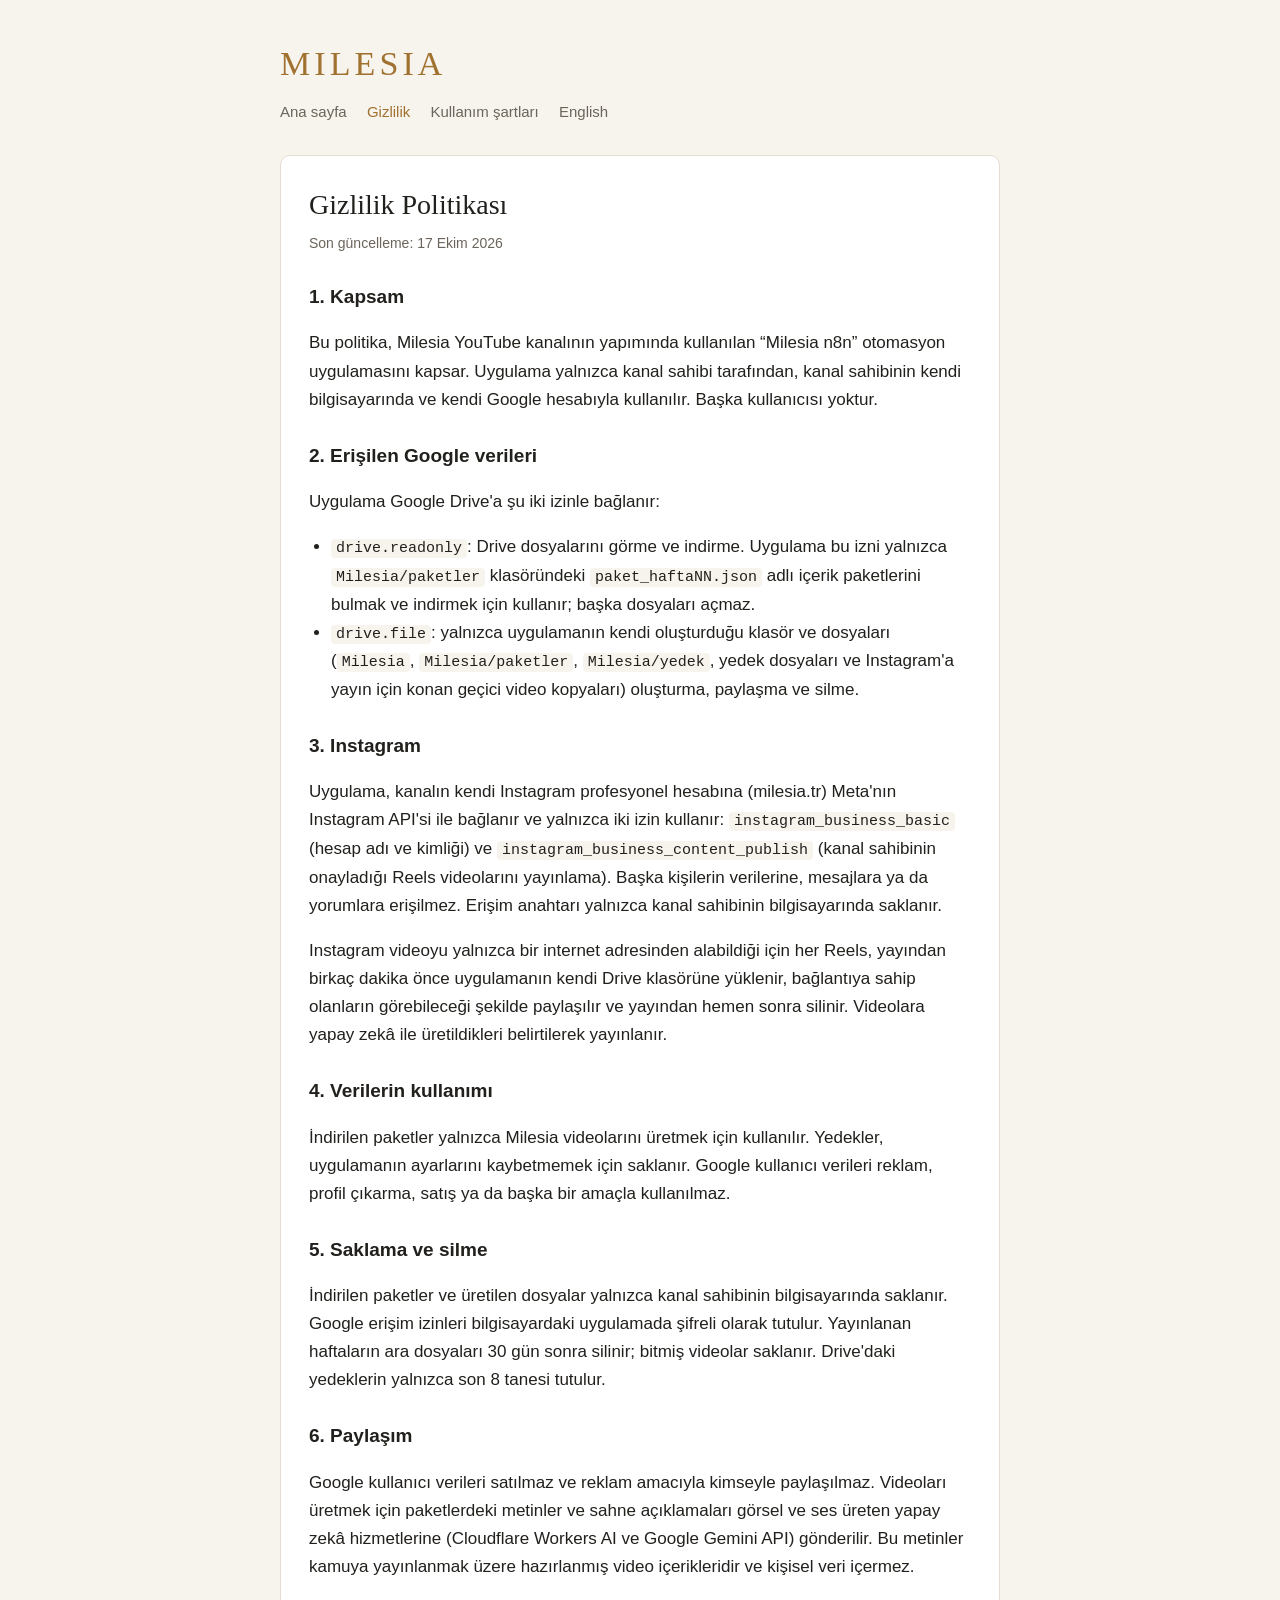
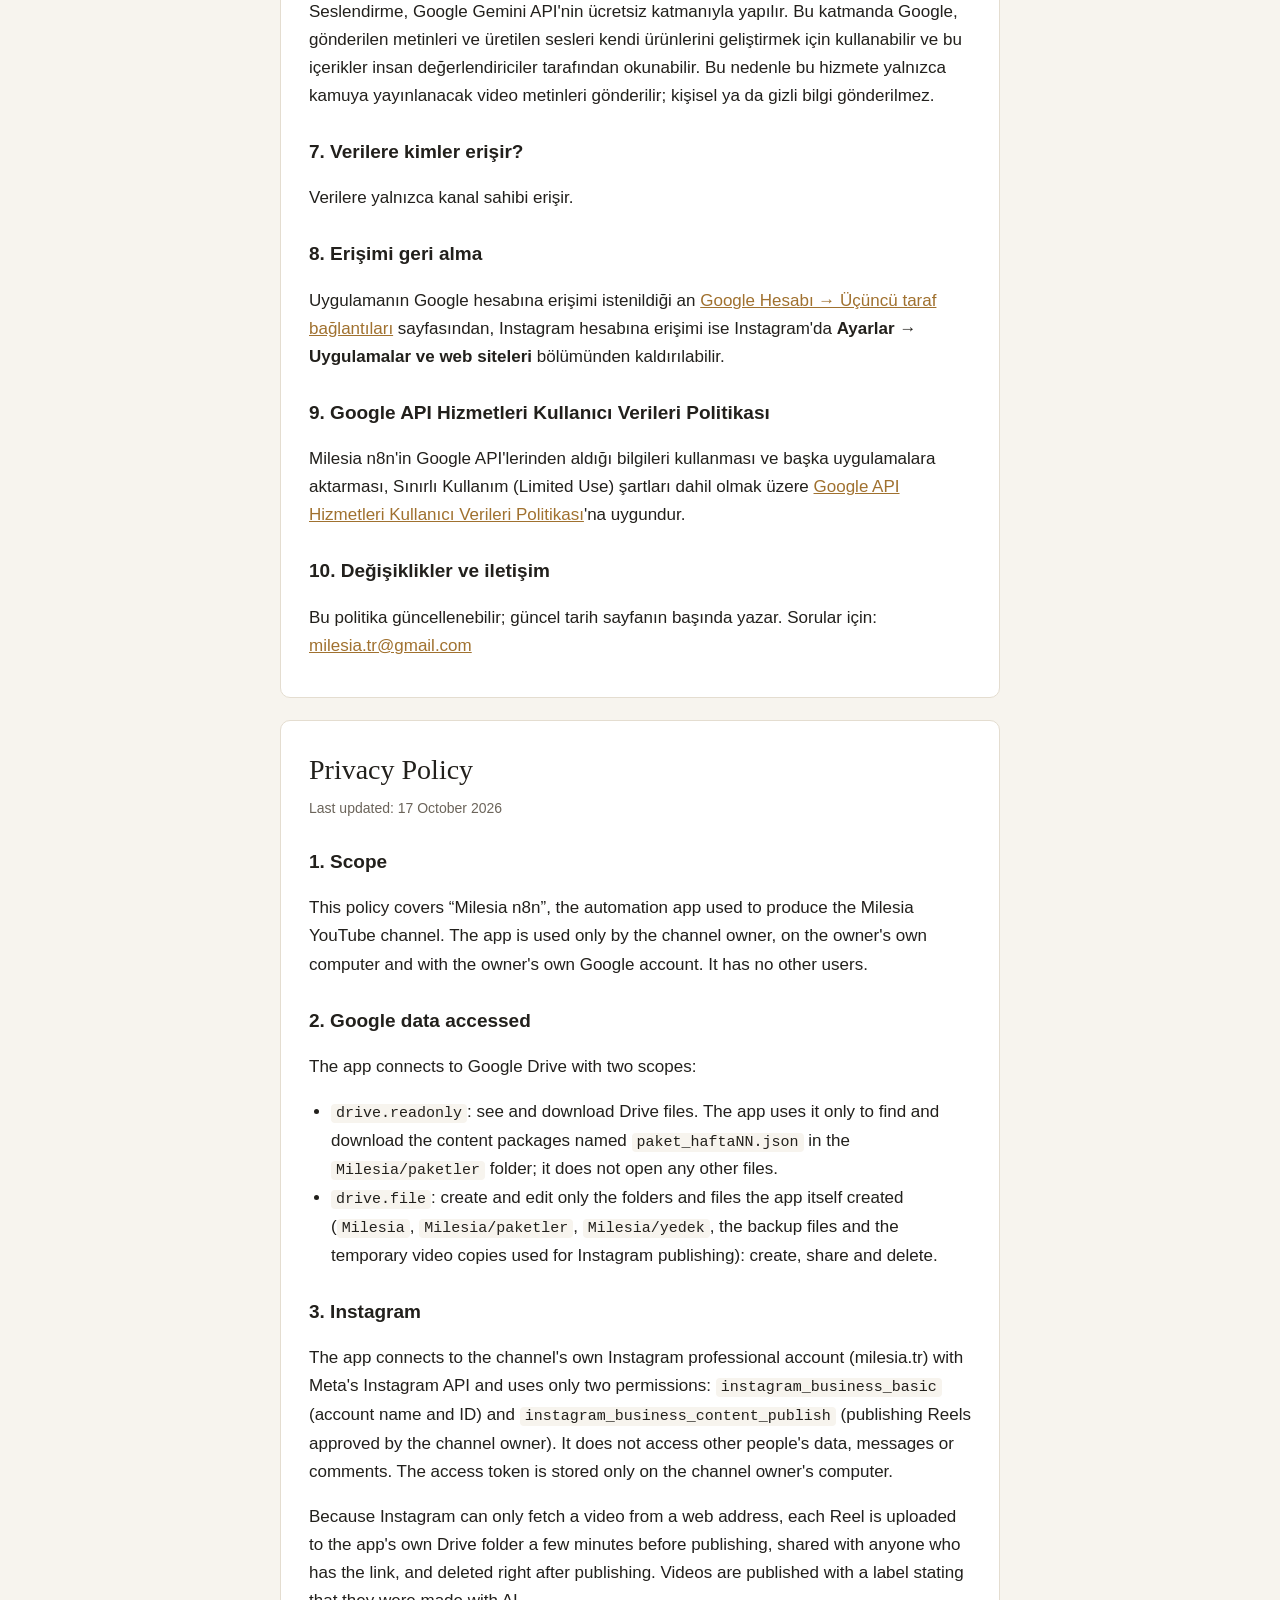
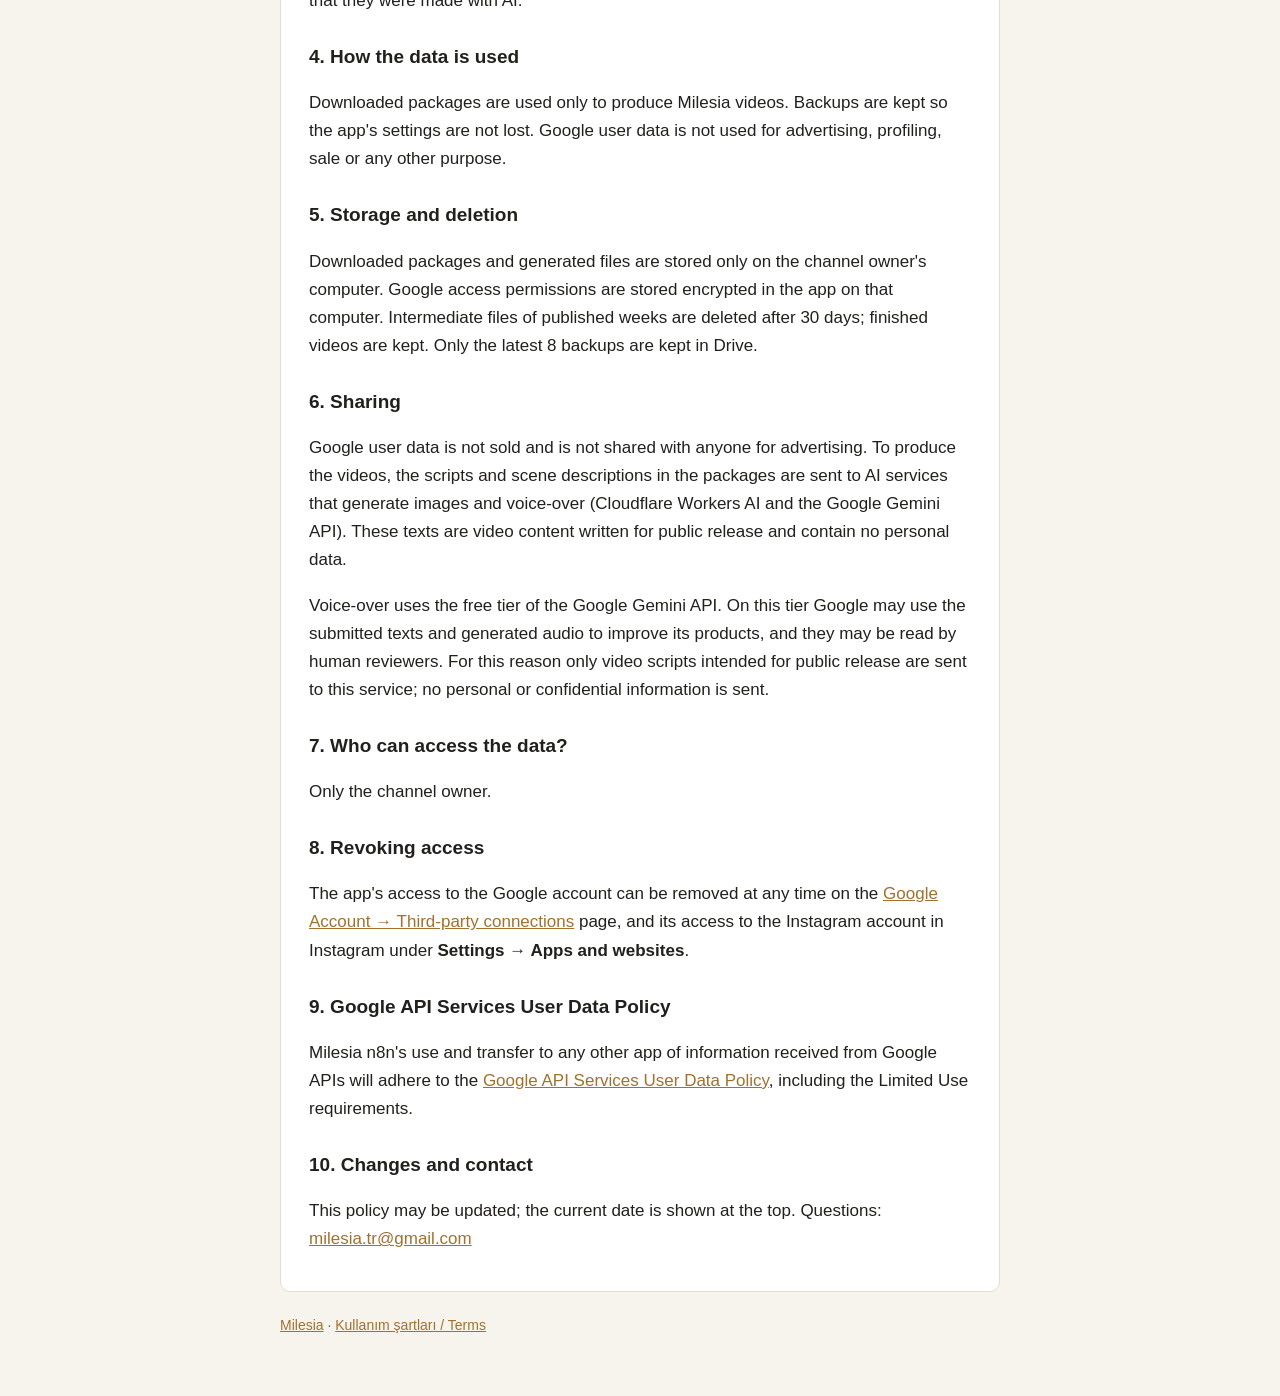
==== commit 4ffafbd2: "Iletisim adresi: milesia.tr@gmail.com Co-Authored-By: Claude Opus 5.5 <noreply@anthropic.com>" ====
--- a/gizlilik.html
+++ b/gizlilik.html
@@ -86,7 +86,7 @@
 
     <h2>10. Değişiklikler ve iletişim</h2>
     <p>Bu politika güncellenebilir; güncel tarih sayfanın başında yazar. Sorular için:
-    <a href="mailto:bamerfu@gmail.com">bamerfu@gmail.com</a></p>
+    <a href="mailto:milesia.tr@gmail.com">milesia.tr@gmail.com</a></p>
   </section>
 
   <section id="en" lang="en">
@@ -155,7 +155,7 @@
 
     <h2>10. Changes and contact</h2>
     <p>This policy may be updated; the current date is shown at the top. Questions:
-    <a href="mailto:bamerfu@gmail.com">bamerfu@gmail.com</a></p>
+    <a href="mailto:milesia.tr@gmail.com">milesia.tr@gmail.com</a></p>
   </section>
 </main>
 
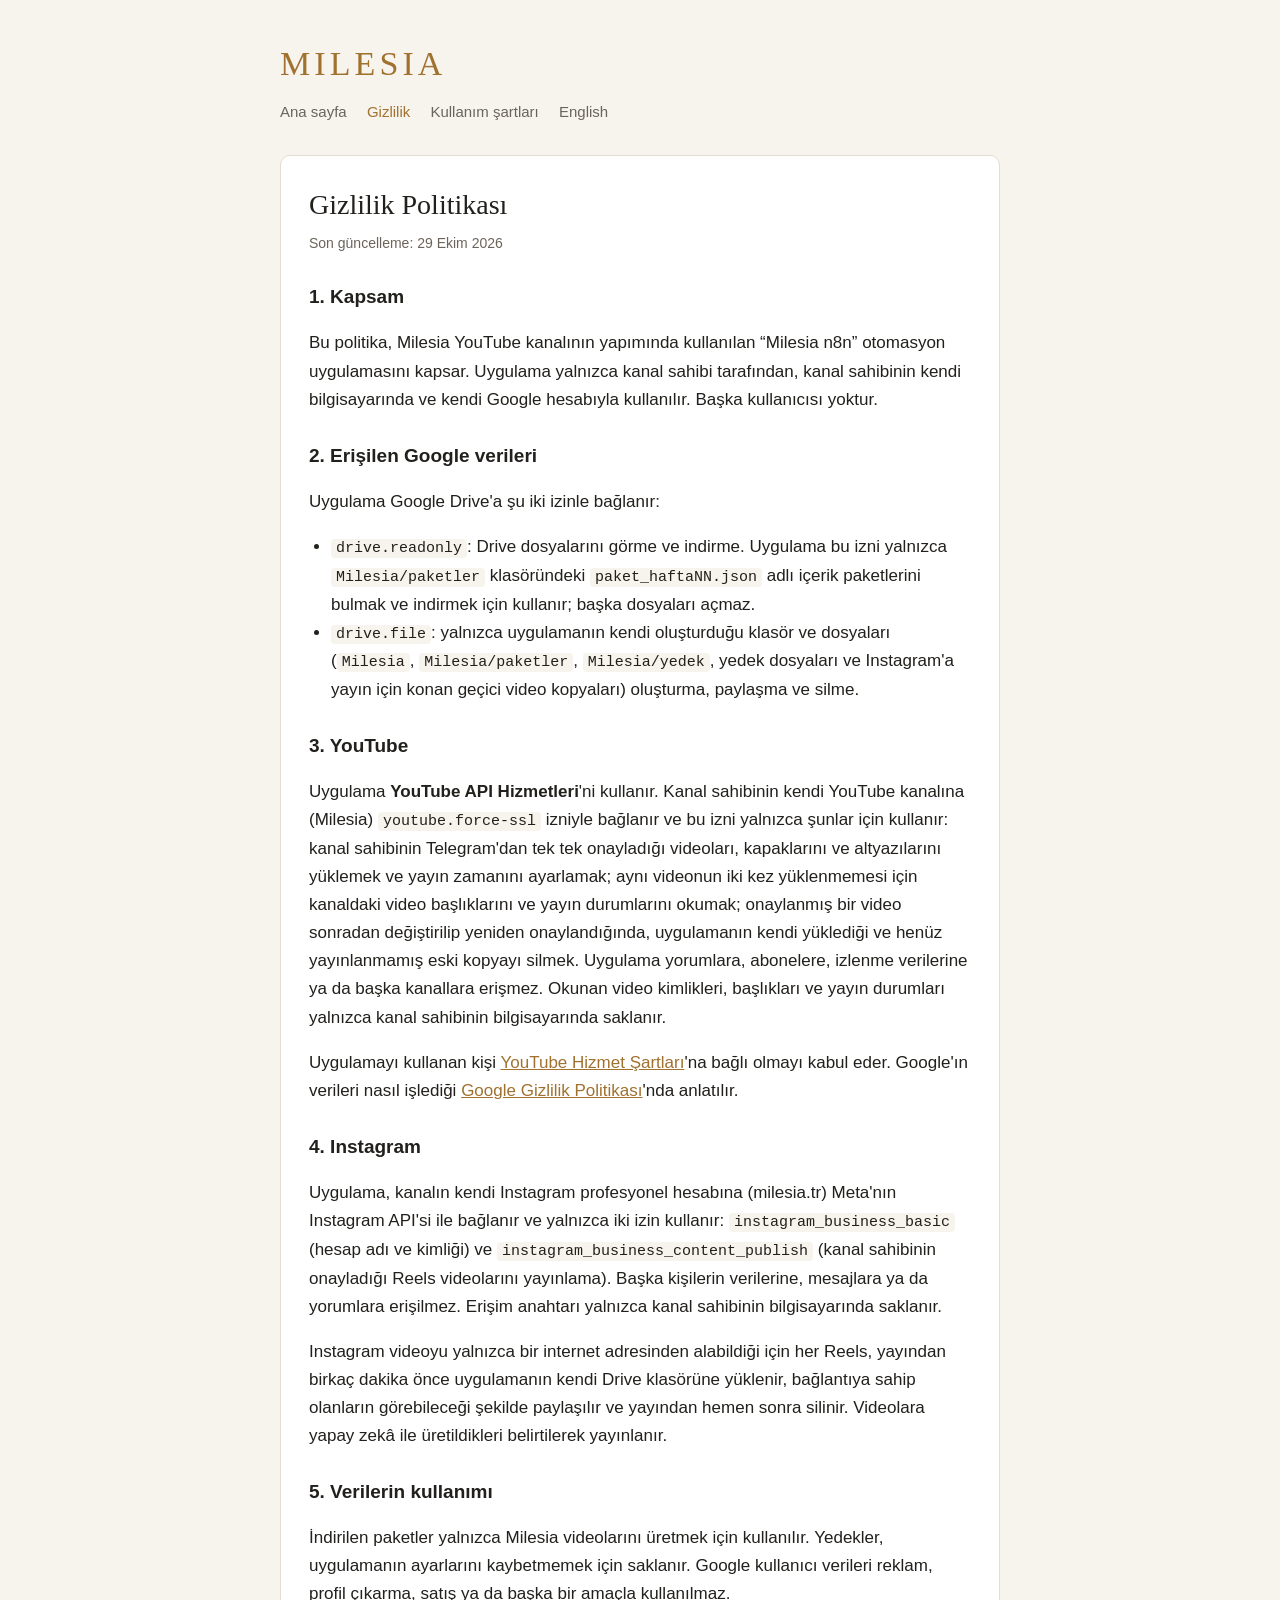
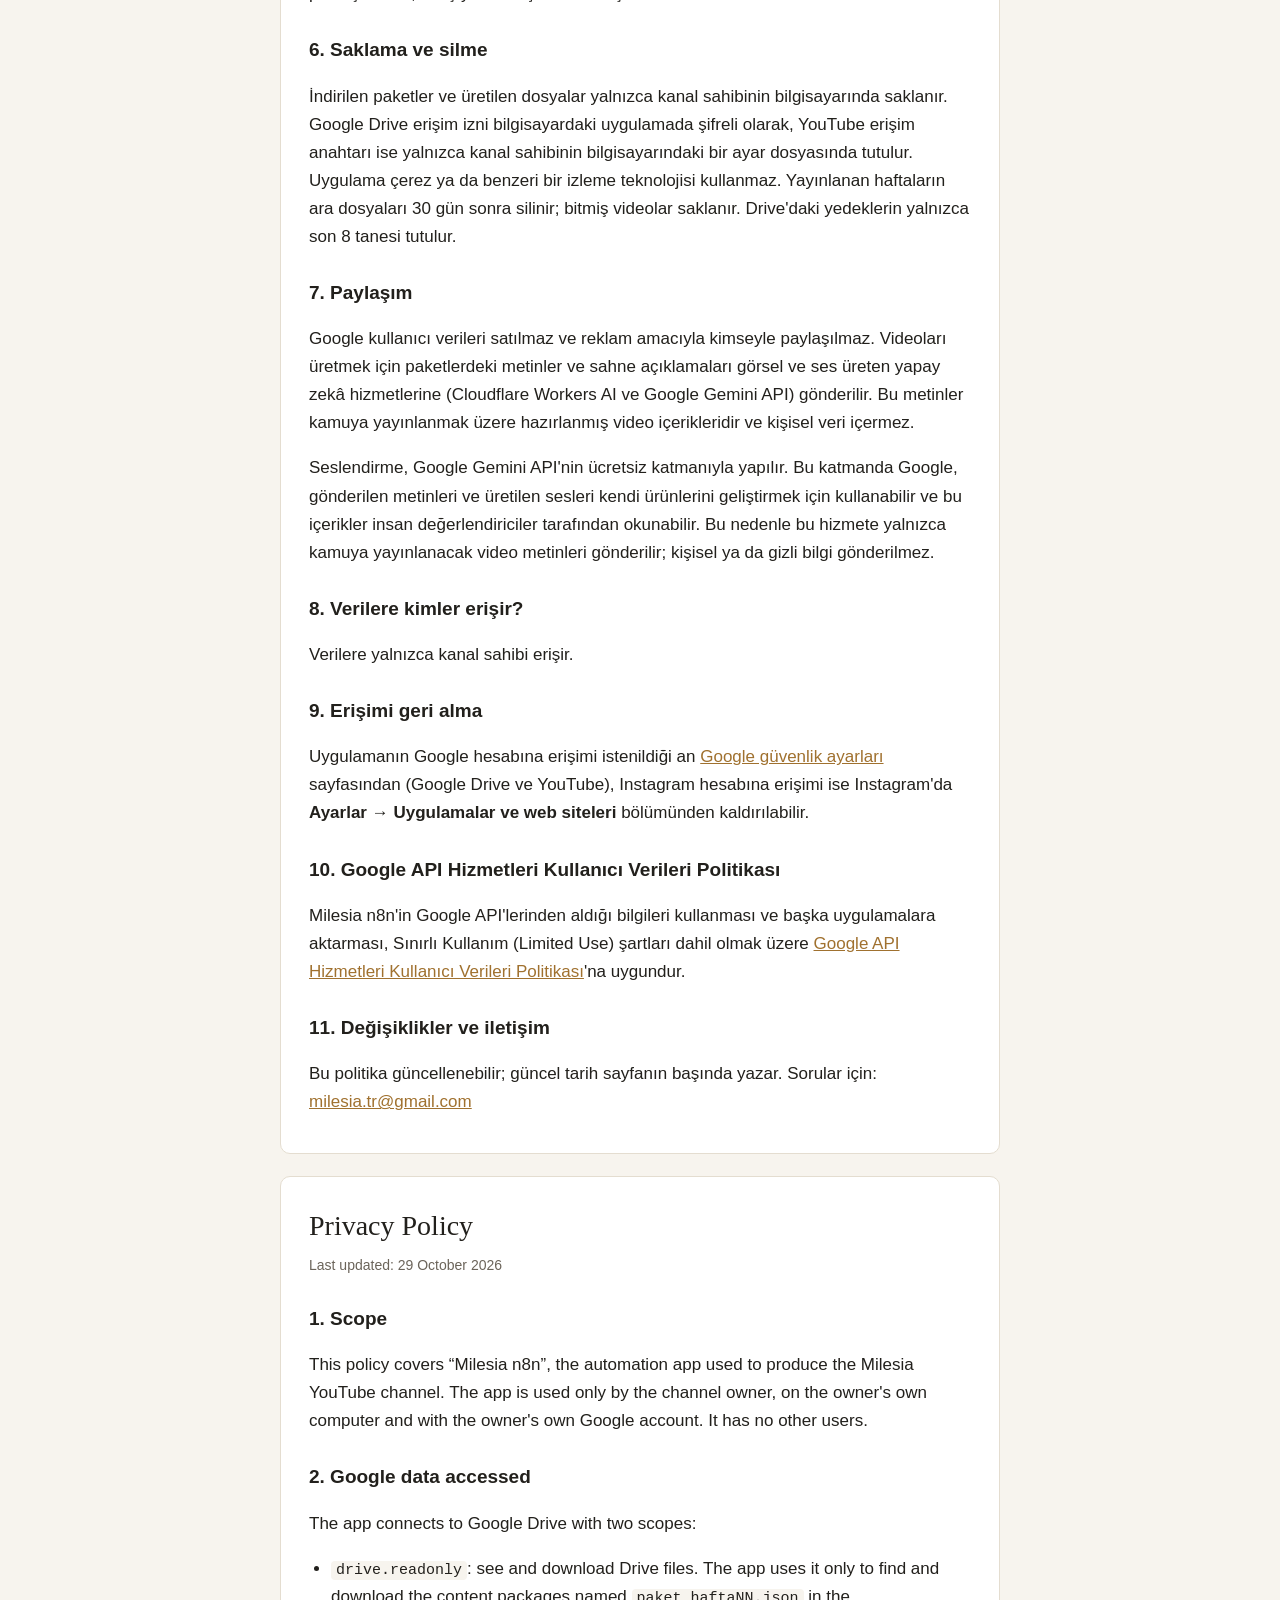
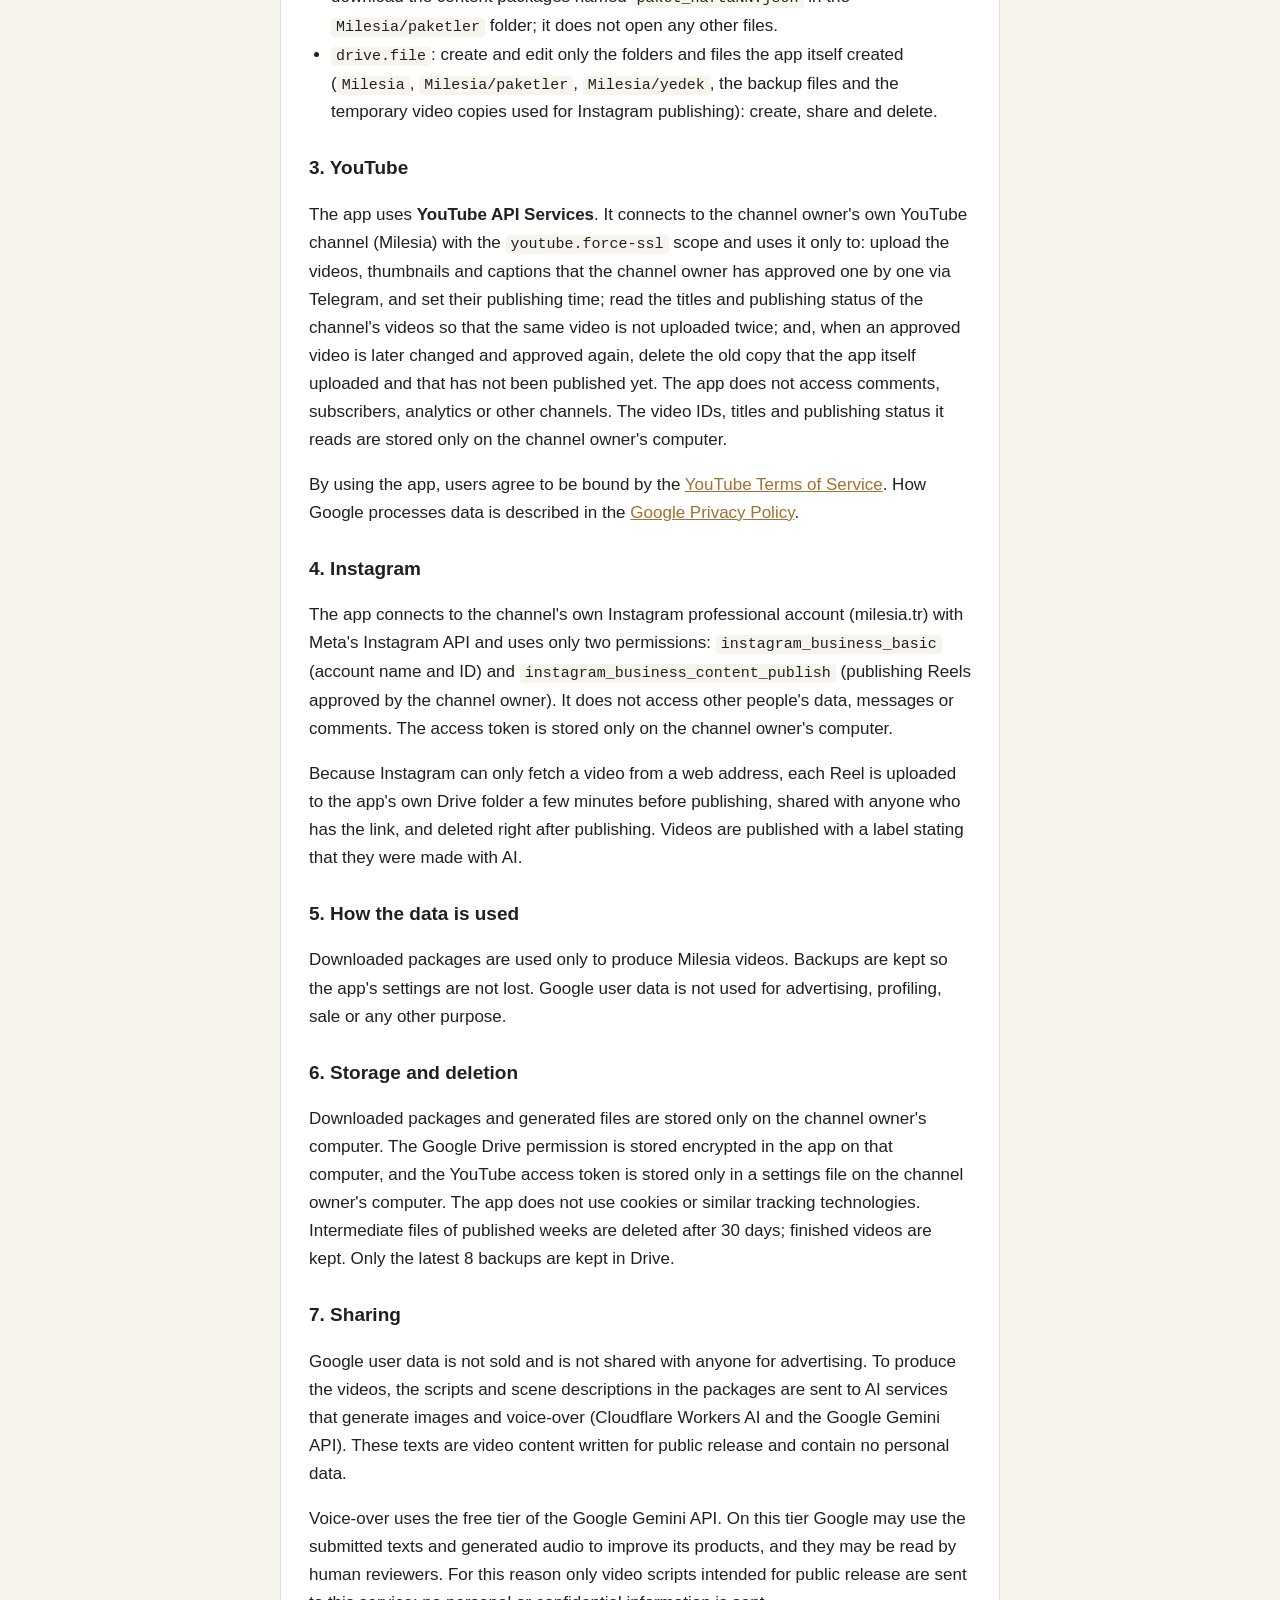
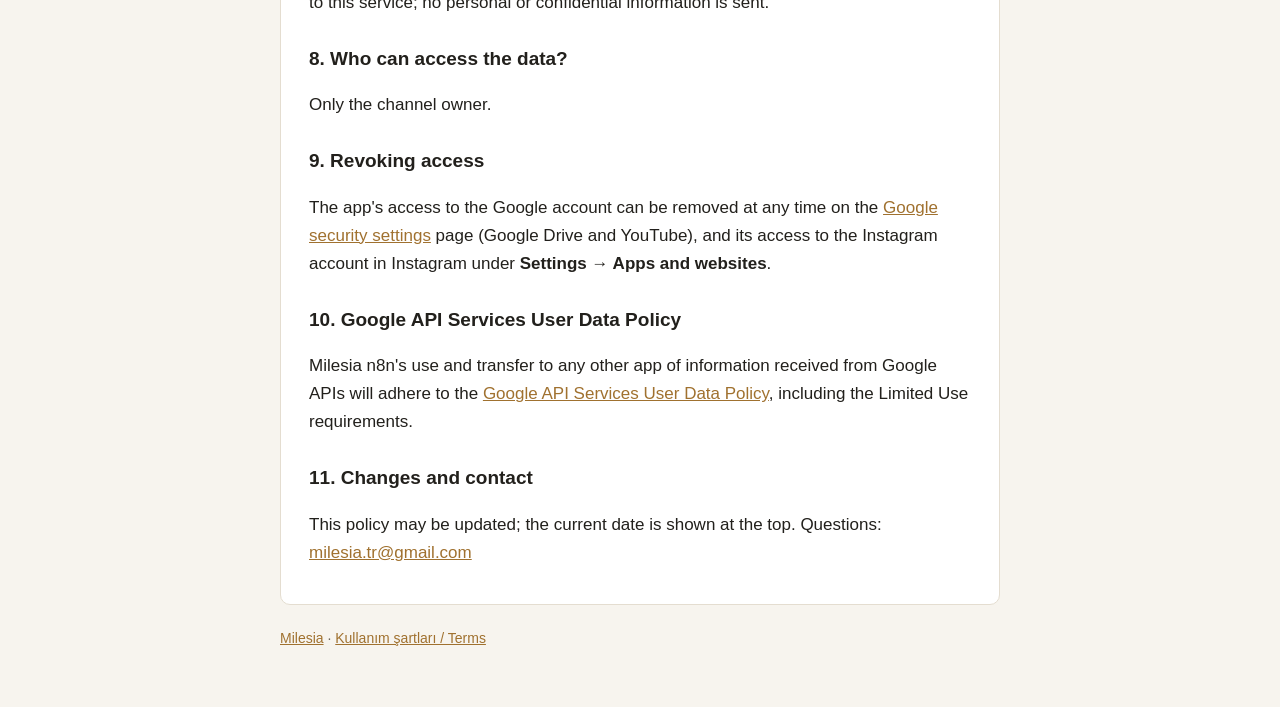
==== commit 4665003c: "Gizlilik ve sartlar: YouTube API Hizmetleri kullanimi (Asama 9) Co-Authored-By: Claude Opus 5.5 <nor" ====
--- a/gizlilik.html
+++ b/gizlilik.html
@@ -20,7 +20,7 @@
 <main>
   <section>
     <h1>Gizlilik Politikası</h1>
-    <p class="tarih">Son güncelleme: 17 Ekim 2026</p>
+    <p class="tarih">Son güncelleme: 29 Ekim 2026</p>
 
     <h2>1. Kapsam</h2>
     <p>Bu politika, Milesia YouTube kanalının yapımında kullanılan “Milesia n8n” otomasyon
@@ -38,7 +38,19 @@
       Instagram'a yayın için konan geçici video kopyaları) oluşturma, paylaşma ve silme.</li>
     </ul>
 
-    <h2>3. Instagram</h2>
+    <h2>3. YouTube</h2>
+    <p>Uygulama <b>YouTube API Hizmetleri</b>'ni kullanır. Kanal sahibinin kendi YouTube kanalına (Milesia)
+    <code>youtube.force-ssl</code> izniyle bağlanır ve bu izni yalnızca şunlar için kullanır: kanal sahibinin
+    Telegram'dan tek tek onayladığı videoları, kapaklarını ve altyazılarını yüklemek ve yayın zamanını ayarlamak;
+    aynı videonun iki kez yüklenmemesi için kanaldaki video başlıklarını ve yayın durumlarını okumak; onaylanmış
+    bir video sonradan değiştirilip yeniden onaylandığında, uygulamanın kendi yüklediği ve henüz yayınlanmamış eski
+    kopyayı silmek. Uygulama yorumlara, abonelere, izlenme verilerine ya da başka kanallara erişmez. Okunan video
+    kimlikleri, başlıkları ve yayın durumları yalnızca kanal sahibinin bilgisayarında saklanır.</p>
+    <p>Uygulamayı kullanan kişi <a href="https://www.youtube.com/t/terms">YouTube Hizmet Şartları</a>'na bağlı
+    olmayı kabul eder. Google'ın verileri nasıl işlediği
+    <a href="http://www.google.com/policies/privacy">Google Gizlilik Politikası</a>'nda anlatılır.</p>
+
+    <h2>4. Instagram</h2>
     <p>Uygulama, kanalın kendi Instagram profesyonel hesabına (milesia.tr) Meta'nın Instagram API'si ile
     bağlanır ve yalnızca iki izin kullanır: <code>instagram_business_basic</code> (hesap adı ve kimliği) ve
     <code>instagram_business_content_publish</code> (kanal sahibinin onayladığı Reels videolarını yayınlama).
@@ -48,18 +60,19 @@
     uygulamanın kendi Drive klasörüne yüklenir, bağlantıya sahip olanların görebileceği şekilde paylaşılır ve
     yayından hemen sonra silinir. Videolara yapay zekâ ile üretildikleri belirtilerek yayınlanır.</p>
 
-    <h2>4. Verilerin kullanımı</h2>
+    <h2>5. Verilerin kullanımı</h2>
     <p>İndirilen paketler yalnızca Milesia videolarını üretmek için kullanılır. Yedekler, uygulamanın
     ayarlarını kaybetmemek için saklanır. Google kullanıcı verileri reklam, profil çıkarma, satış ya da
     başka bir amaçla kullanılmaz.</p>
 
-    <h2>5. Saklama ve silme</h2>
+    <h2>6. Saklama ve silme</h2>
     <p>İndirilen paketler ve üretilen dosyalar yalnızca kanal sahibinin bilgisayarında saklanır.
-    Google erişim izinleri bilgisayardaki uygulamada şifreli olarak tutulur. Yayınlanan haftaların ara
+    Google Drive erişim izni bilgisayardaki uygulamada şifreli olarak, YouTube erişim anahtarı ise yalnızca kanal sahibinin
+    bilgisayarındaki bir ayar dosyasında tutulur. Uygulama çerez ya da benzeri bir izleme teknolojisi kullanmaz. Yayınlanan haftaların ara
     dosyaları 30 gün sonra silinir; bitmiş videolar saklanır. Drive'daki yedeklerin yalnızca son 8 tanesi
     tutulur.</p>
 
-    <h2>6. Paylaşım</h2>
+    <h2>7. Paylaşım</h2>
     <p>Google kullanıcı verileri satılmaz ve reklam amacıyla kimseyle paylaşılmaz. Videoları üretmek için
     paketlerdeki metinler ve sahne açıklamaları görsel ve ses üreten yapay zekâ hizmetlerine
     (Cloudflare Workers AI ve Google Gemini API) gönderilir. Bu metinler kamuya yayınlanmak üzere
@@ -69,29 +82,29 @@
     değerlendiriciler tarafından okunabilir. Bu nedenle bu hizmete yalnızca kamuya yayınlanacak video
     metinleri gönderilir; kişisel ya da gizli bilgi gönderilmez.</p>
 
-    <h2>7. Verilere kimler erişir?</h2>
+    <h2>8. Verilere kimler erişir?</h2>
     <p>Verilere yalnızca kanal sahibi erişir.</p>
 
-    <h2>8. Erişimi geri alma</h2>
+    <h2>9. Erişimi geri alma</h2>
     <p>Uygulamanın Google hesabına erişimi istenildiği an
-    <a href="https://myaccount.google.com/connections">Google Hesabı → Üçüncü taraf bağlantıları</a>
-    sayfasından, Instagram hesabına erişimi ise Instagram'da <b>Ayarlar → Uygulamalar ve web siteleri</b>
+    <a href="https://security.google.com/settings/security/permissions">Google güvenlik ayarları</a>
+    sayfasından (Google Drive ve YouTube), Instagram hesabına erişimi ise Instagram'da <b>Ayarlar → Uygulamalar ve web siteleri</b>
     bölümünden kaldırılabilir.</p>
 
-    <h2>9. Google API Hizmetleri Kullanıcı Verileri Politikası</h2>
+    <h2>10. Google API Hizmetleri Kullanıcı Verileri Politikası</h2>
     <p>Milesia n8n'in Google API'lerinden aldığı bilgileri kullanması ve başka uygulamalara aktarması,
     Sınırlı Kullanım (Limited Use) şartları dahil olmak üzere
     <a href="https://developers.google.com/terms/api-services-user-data-policy">Google API Hizmetleri
     Kullanıcı Verileri Politikası</a>'na uygundur.</p>
 
-    <h2>10. Değişiklikler ve iletişim</h2>
+    <h2>11. Değişiklikler ve iletişim</h2>
     <p>Bu politika güncellenebilir; güncel tarih sayfanın başında yazar. Sorular için:
     <a href="mailto:milesia.tr@gmail.com">milesia.tr@gmail.com</a></p>
   </section>
 
   <section id="en" lang="en">
     <h1>Privacy Policy</h1>
-    <p class="tarih">Last updated: 17 October 2026</p>
+    <p class="tarih">Last updated: 29 October 2026</p>
 
     <h2>1. Scope</h2>
     <p>This policy covers “Milesia n8n”, the automation app used to produce the Milesia YouTube channel.
@@ -109,7 +122,19 @@
       temporary video copies used for Instagram publishing): create, share and delete.</li>
     </ul>
 
-    <h2>3. Instagram</h2>
+    <h2>3. YouTube</h2>
+    <p>The app uses <b>YouTube API Services</b>. It connects to the channel owner's own YouTube channel (Milesia)
+    with the <code>youtube.force-ssl</code> scope and uses it only to: upload the videos, thumbnails and captions that
+    the channel owner has approved one by one via Telegram, and set their publishing time; read the titles and
+    publishing status of the channel's videos so that the same video is not uploaded twice; and, when an approved
+    video is later changed and approved again, delete the old copy that the app itself uploaded and that has not
+    been published yet. The app does not access comments, subscribers, analytics or other channels. The video IDs,
+    titles and publishing status it reads are stored only on the channel owner's computer.</p>
+    <p>By using the app, users agree to be bound by the <a href="https://www.youtube.com/t/terms">YouTube Terms of
+    Service</a>. How Google processes data is described in the
+    <a href="http://www.google.com/policies/privacy">Google Privacy Policy</a>.</p>
+
+    <h2>4. Instagram</h2>
     <p>The app connects to the channel's own Instagram professional account (milesia.tr) with Meta's Instagram
     API and uses only two permissions: <code>instagram_business_basic</code> (account name and ID) and
     <code>instagram_business_content_publish</code> (publishing Reels approved by the channel owner). It does not
@@ -119,18 +144,20 @@
     folder a few minutes before publishing, shared with anyone who has the link, and deleted right after
     publishing. Videos are published with a label stating that they were made with AI.</p>
 
-    <h2>4. How the data is used</h2>
+    <h2>5. How the data is used</h2>
     <p>Downloaded packages are used only to produce Milesia videos. Backups are kept so the app's
     settings are not lost. Google user data is not used for advertising, profiling, sale or any
     other purpose.</p>
 
-    <h2>5. Storage and deletion</h2>
+    <h2>6. Storage and deletion</h2>
     <p>Downloaded packages and generated files are stored only on the channel owner's computer.
-    Google access permissions are stored encrypted in the app on that computer. Intermediate files of
+    The Google Drive permission is stored encrypted in the app on that computer, and the YouTube access token is
+    stored only in a settings file on the channel owner's computer. The app does not use cookies or similar
+    tracking technologies. Intermediate files of
     published weeks are deleted after 30 days; finished videos are kept. Only the latest 8 backups are
     kept in Drive.</p>
 
-    <h2>6. Sharing</h2>
+    <h2>7. Sharing</h2>
     <p>Google user data is not sold and is not shared with anyone for advertising. To produce the videos,
     the scripts and scene descriptions in the packages are sent to AI services that generate images and
     voice-over (Cloudflare Workers AI and the Google Gemini API). These texts are video content written
@@ -140,20 +167,21 @@
     reason only video scripts intended for public release are sent to this service; no personal or
     confidential information is sent.</p>
 
-    <h2>7. Who can access the data?</h2>
+    <h2>8. Who can access the data?</h2>
     <p>Only the channel owner.</p>
 
-    <h2>8. Revoking access</h2>
+    <h2>9. Revoking access</h2>
     <p>The app's access to the Google account can be removed at any time on the
-    <a href="https://myaccount.google.com/connections">Google Account → Third-party connections</a> page, and its
+    <a href="https://security.google.com/settings/security/permissions">Google security settings</a> page (Google
+    Drive and YouTube), and its
     access to the Instagram account in Instagram under <b>Settings → Apps and websites</b>.</p>
 
-    <h2>9. Google API Services User Data Policy</h2>
+    <h2>10. Google API Services User Data Policy</h2>
     <p>Milesia n8n's use and transfer to any other app of information received from Google APIs will
     adhere to the <a href="https://developers.google.com/terms/api-services-user-data-policy">Google API
     Services User Data Policy</a>, including the Limited Use requirements.</p>
 
-    <h2>10. Changes and contact</h2>
+    <h2>11. Changes and contact</h2>
     <p>This policy may be updated; the current date is shown at the top. Questions:
     <a href="mailto:milesia.tr@gmail.com">milesia.tr@gmail.com</a></p>
   </section>
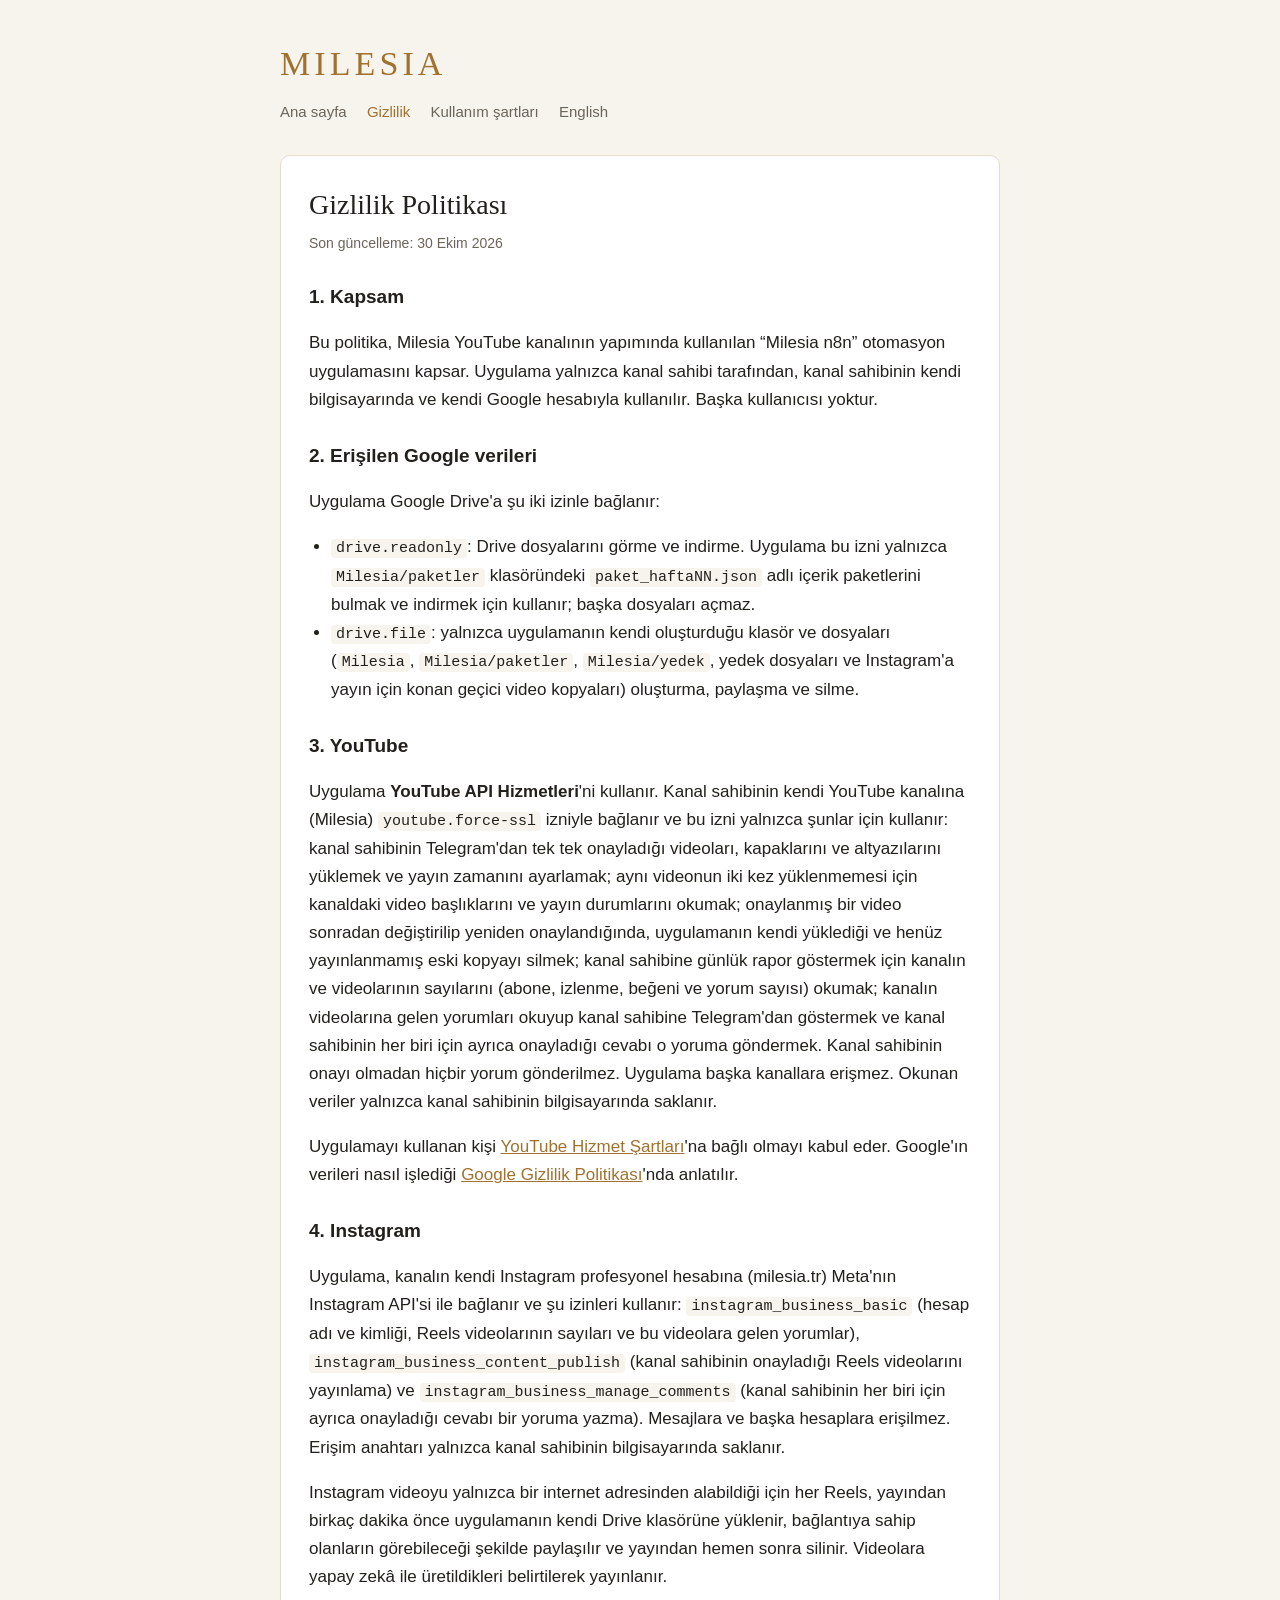
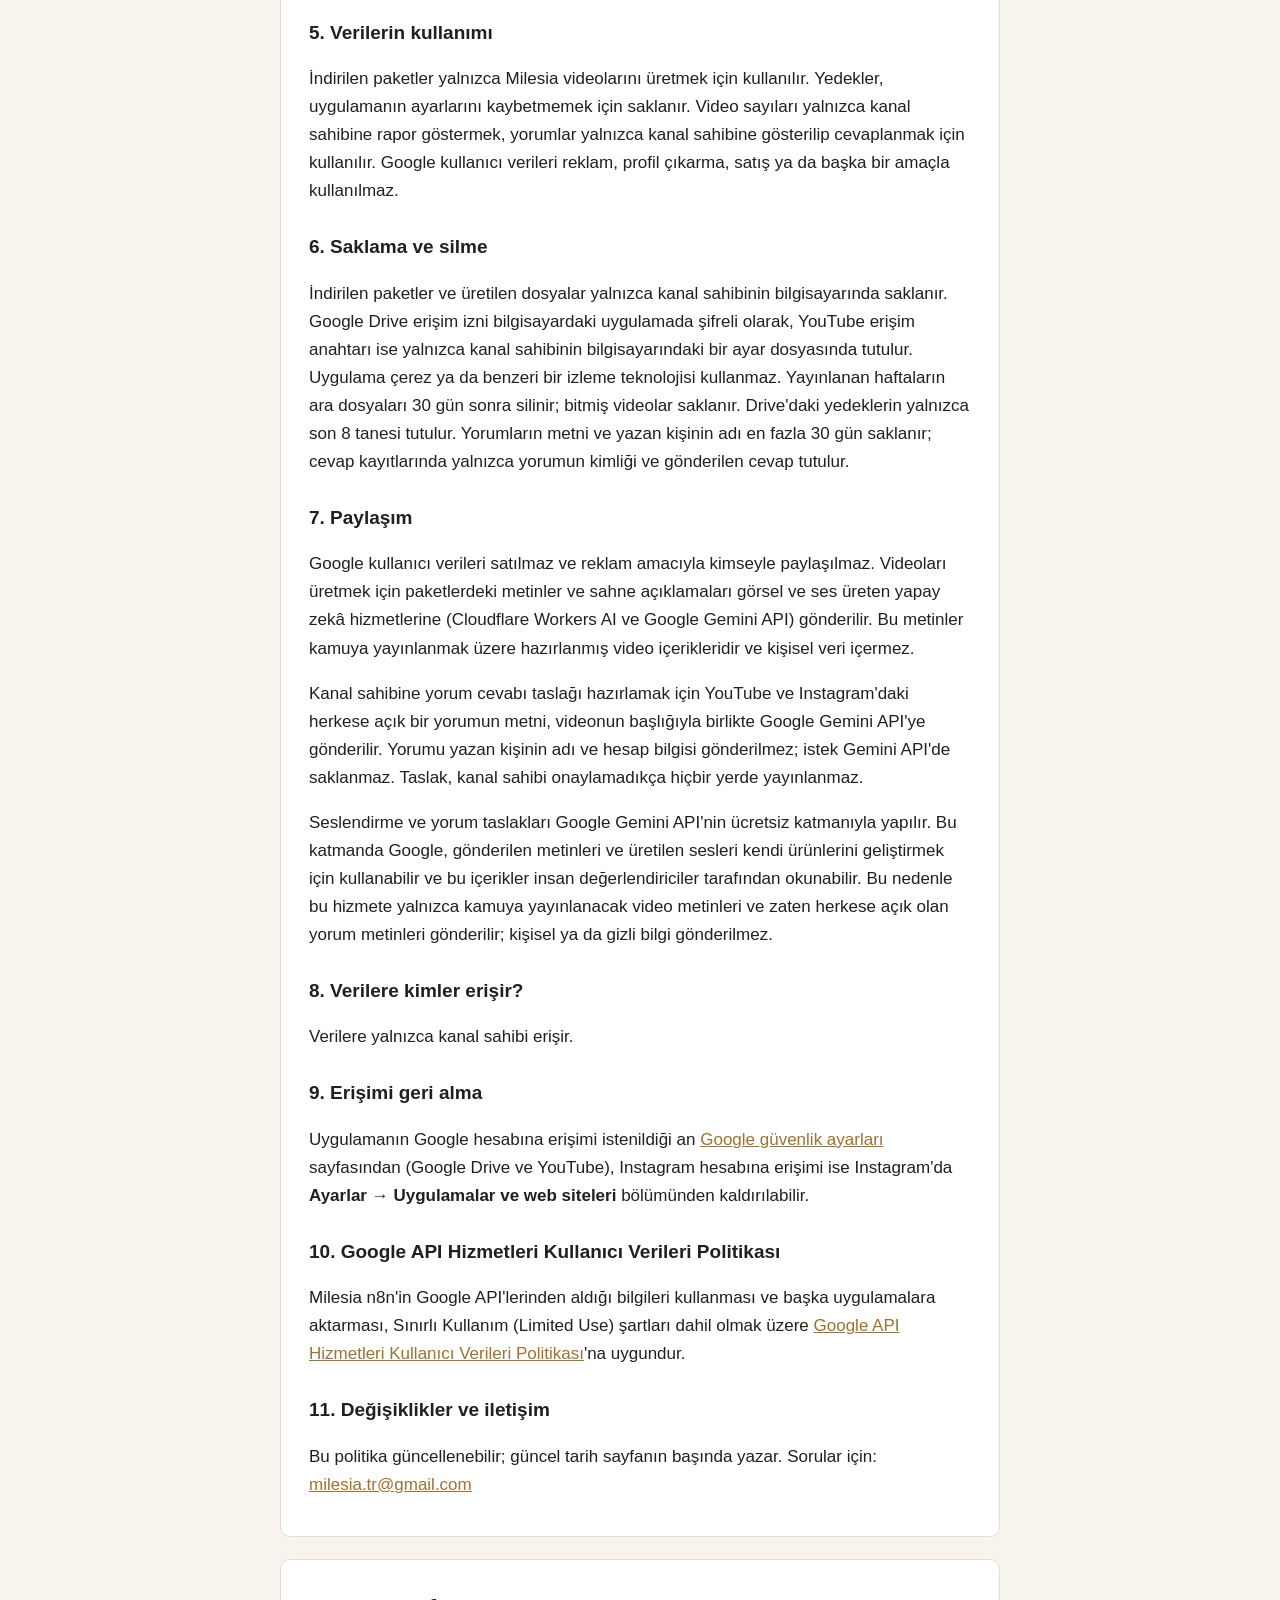
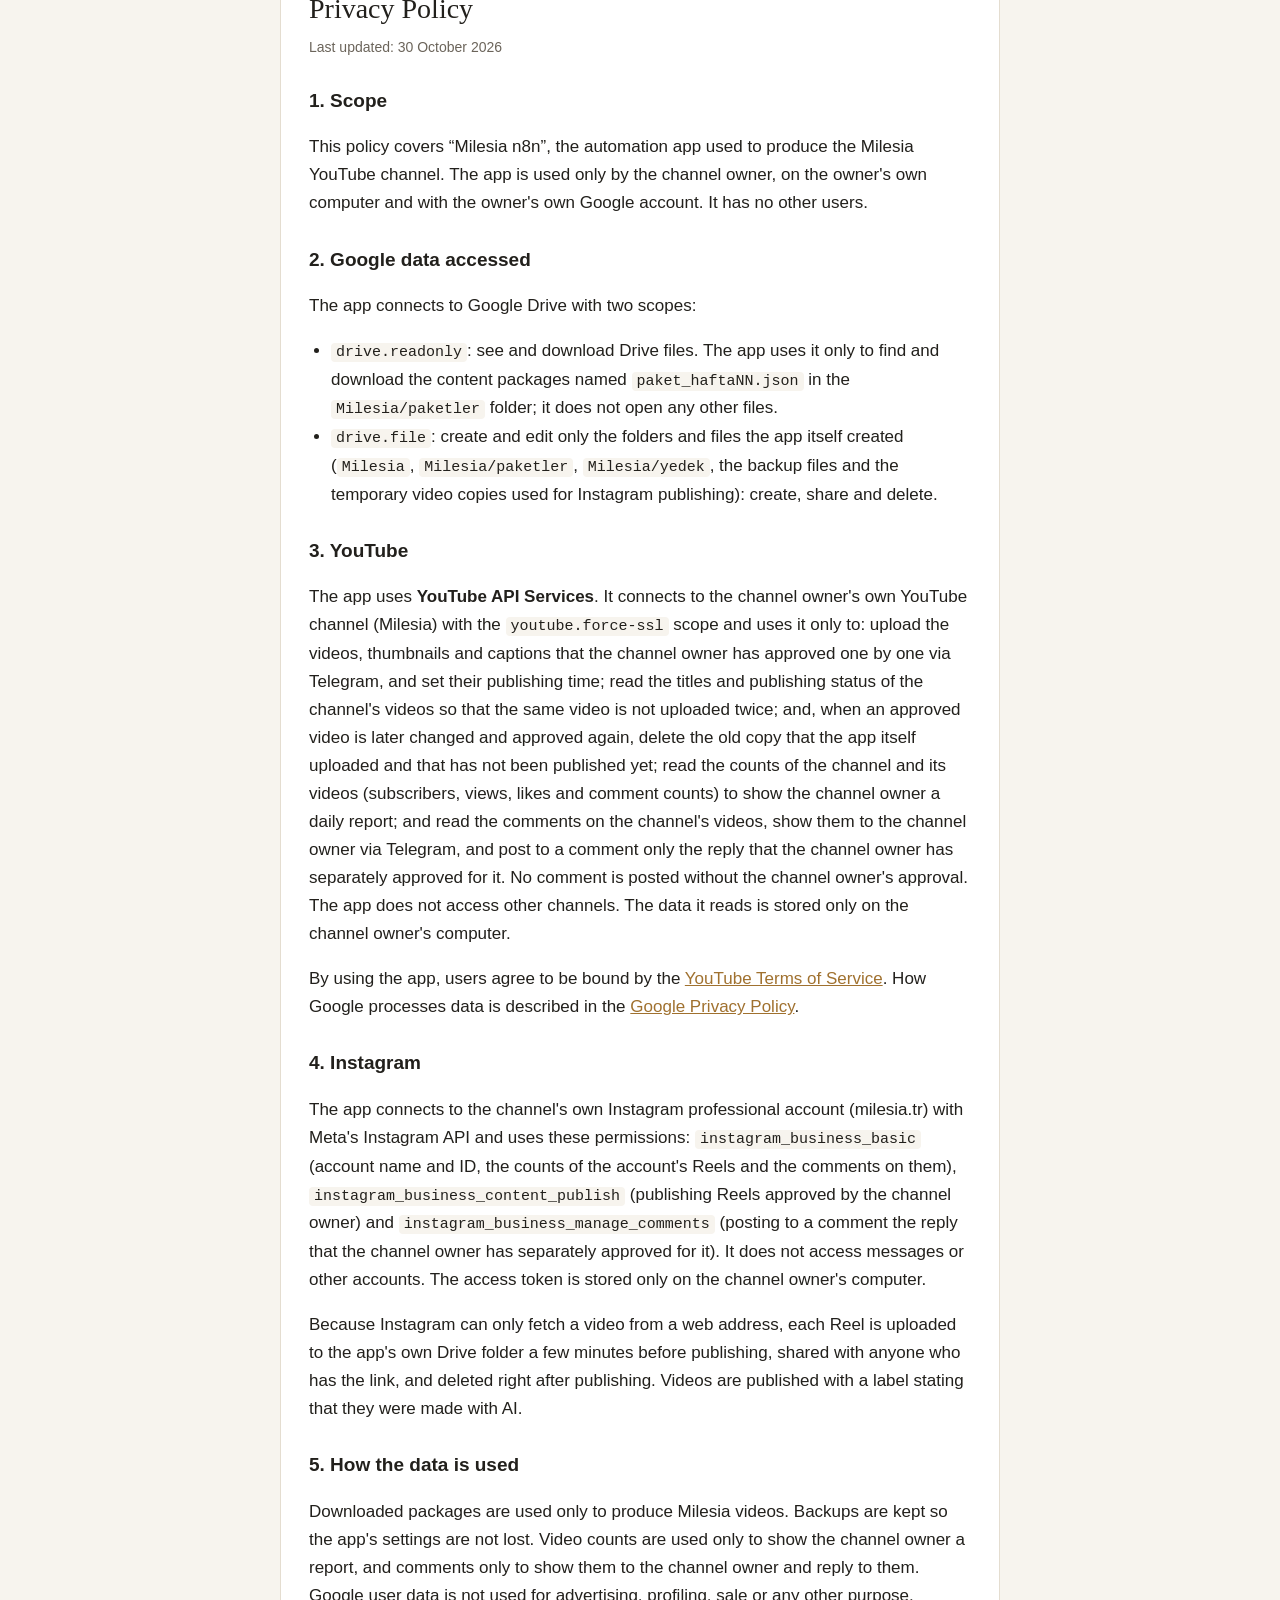
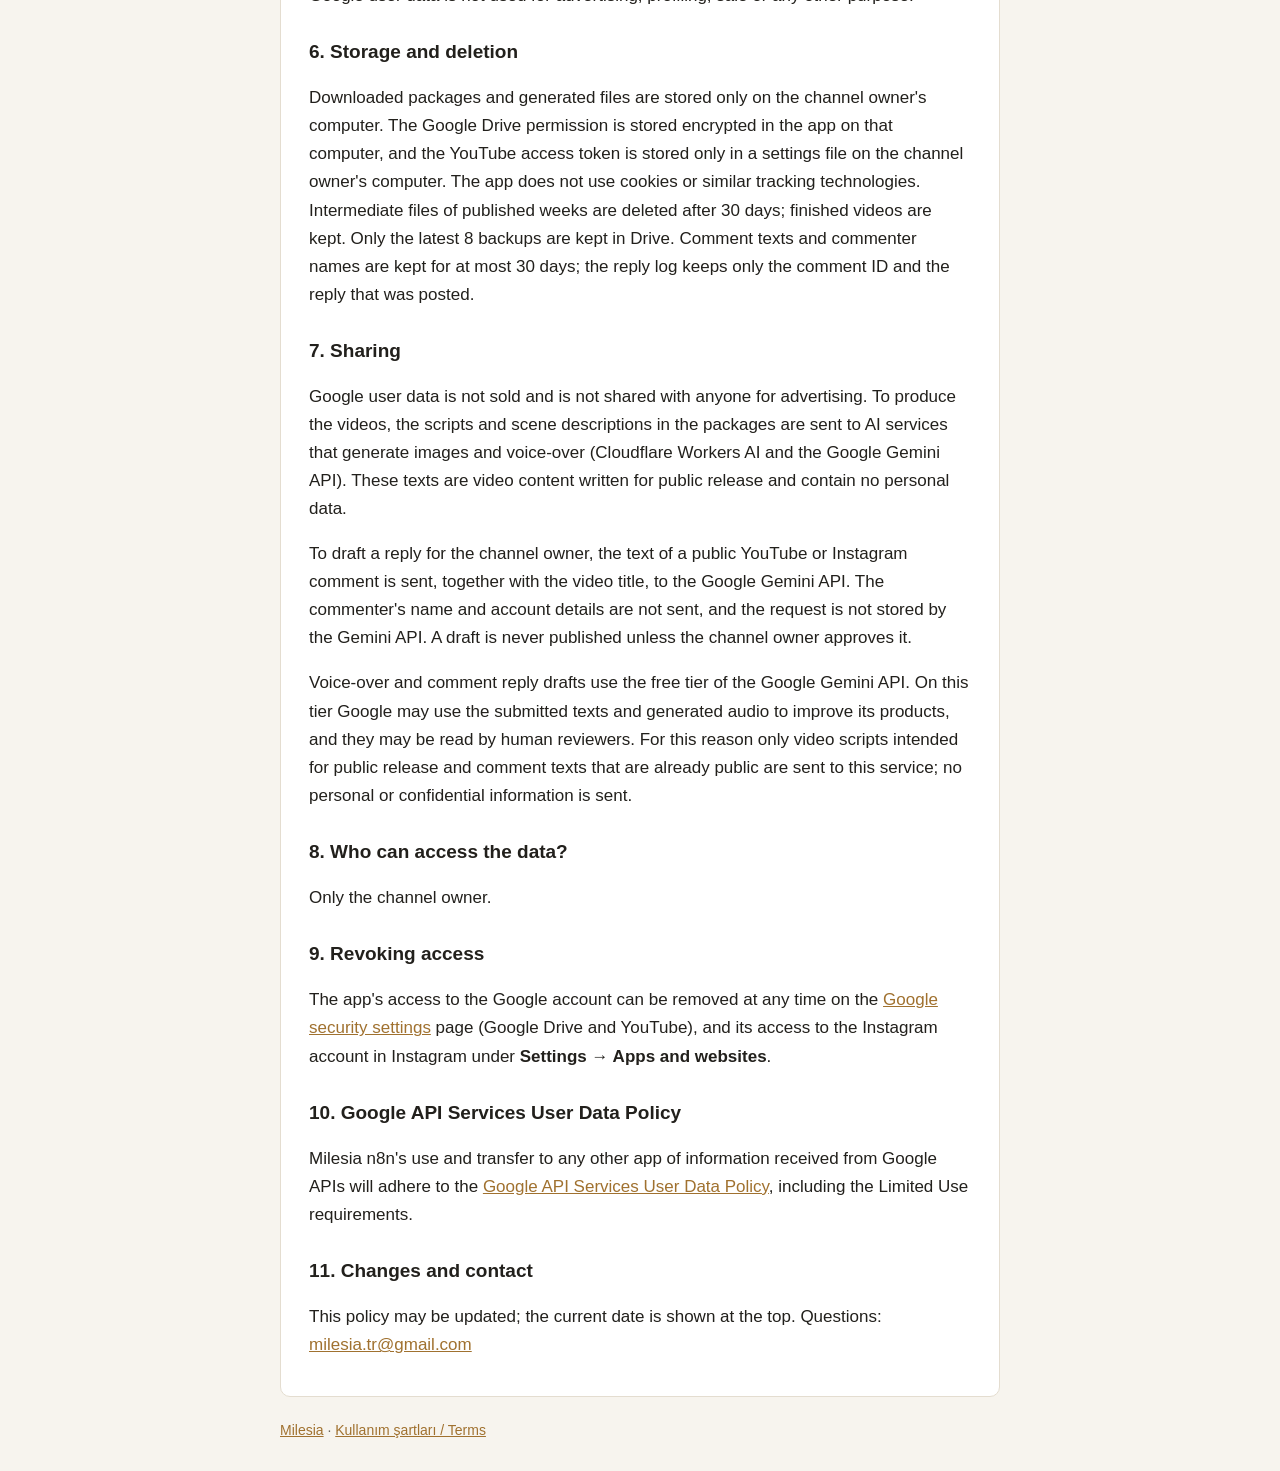
==== commit f516a687: "Gizlilik: rakam ve yorum okuma, onayli yorum cevaplari, Gemini taslaklari, 30 gun saklama (Asama 8) " ====
--- a/gizlilik.html
+++ b/gizlilik.html
@@ -20,7 +20,7 @@
 <main>
   <section>
     <h1>Gizlilik Politikası</h1>
-    <p class="tarih">Son güncelleme: 29 Ekim 2026</p>
+    <p class="tarih">Son güncelleme: 30 Ekim 2026</p>
 
     <h2>1. Kapsam</h2>
     <p>Bu politika, Milesia YouTube kanalının yapımında kullanılan “Milesia n8n” otomasyon
@@ -44,25 +44,29 @@
     Telegram'dan tek tek onayladığı videoları, kapaklarını ve altyazılarını yüklemek ve yayın zamanını ayarlamak;
     aynı videonun iki kez yüklenmemesi için kanaldaki video başlıklarını ve yayın durumlarını okumak; onaylanmış
     bir video sonradan değiştirilip yeniden onaylandığında, uygulamanın kendi yüklediği ve henüz yayınlanmamış eski
-    kopyayı silmek. Uygulama yorumlara, abonelere, izlenme verilerine ya da başka kanallara erişmez. Okunan video
-    kimlikleri, başlıkları ve yayın durumları yalnızca kanal sahibinin bilgisayarında saklanır.</p>
+    kopyayı silmek; kanal sahibine günlük rapor göstermek için kanalın ve videolarının sayılarını (abone, izlenme,
+    beğeni ve yorum sayısı) okumak; kanalın videolarına gelen yorumları okuyup kanal sahibine Telegram'dan göstermek ve
+    kanal sahibinin her biri için ayrıca onayladığı cevabı o yoruma göndermek. Kanal sahibinin onayı olmadan hiçbir
+    yorum gönderilmez. Uygulama başka kanallara erişmez. Okunan veriler yalnızca kanal sahibinin bilgisayarında saklanır.</p>
     <p>Uygulamayı kullanan kişi <a href="https://www.youtube.com/t/terms">YouTube Hizmet Şartları</a>'na bağlı
     olmayı kabul eder. Google'ın verileri nasıl işlediği
     <a href="http://www.google.com/policies/privacy">Google Gizlilik Politikası</a>'nda anlatılır.</p>
 
     <h2>4. Instagram</h2>
     <p>Uygulama, kanalın kendi Instagram profesyonel hesabına (milesia.tr) Meta'nın Instagram API'si ile
-    bağlanır ve yalnızca iki izin kullanır: <code>instagram_business_basic</code> (hesap adı ve kimliği) ve
-    <code>instagram_business_content_publish</code> (kanal sahibinin onayladığı Reels videolarını yayınlama).
-    Başka kişilerin verilerine, mesajlara ya da yorumlara erişilmez. Erişim anahtarı yalnızca kanal sahibinin
-    bilgisayarında saklanır.</p>
+    bağlanır ve şu izinleri kullanır: <code>instagram_business_basic</code> (hesap adı ve kimliği, Reels
+    videolarının sayıları ve bu videolara gelen yorumlar), <code>instagram_business_content_publish</code> (kanal
+    sahibinin onayladığı Reels videolarını yayınlama) ve <code>instagram_business_manage_comments</code> (kanal
+    sahibinin her biri için ayrıca onayladığı cevabı bir yoruma yazma). Mesajlara ve başka hesaplara erişilmez.
+    Erişim anahtarı yalnızca kanal sahibinin bilgisayarında saklanır.</p>
     <p>Instagram videoyu yalnızca bir internet adresinden alabildiği için her Reels, yayından birkaç dakika önce
     uygulamanın kendi Drive klasörüne yüklenir, bağlantıya sahip olanların görebileceği şekilde paylaşılır ve
     yayından hemen sonra silinir. Videolara yapay zekâ ile üretildikleri belirtilerek yayınlanır.</p>
 
     <h2>5. Verilerin kullanımı</h2>
     <p>İndirilen paketler yalnızca Milesia videolarını üretmek için kullanılır. Yedekler, uygulamanın
-    ayarlarını kaybetmemek için saklanır. Google kullanıcı verileri reklam, profil çıkarma, satış ya da
+    ayarlarını kaybetmemek için saklanır. Video sayıları yalnızca kanal sahibine rapor göstermek, yorumlar yalnızca
+    kanal sahibine gösterilip cevaplanmak için kullanılır. Google kullanıcı verileri reklam, profil çıkarma, satış ya da
     başka bir amaçla kullanılmaz.</p>
 
     <h2>6. Saklama ve silme</h2>
@@ -70,17 +74,21 @@
     Google Drive erişim izni bilgisayardaki uygulamada şifreli olarak, YouTube erişim anahtarı ise yalnızca kanal sahibinin
     bilgisayarındaki bir ayar dosyasında tutulur. Uygulama çerez ya da benzeri bir izleme teknolojisi kullanmaz. Yayınlanan haftaların ara
     dosyaları 30 gün sonra silinir; bitmiş videolar saklanır. Drive'daki yedeklerin yalnızca son 8 tanesi
-    tutulur.</p>
+    tutulur. Yorumların metni ve yazan kişinin adı en fazla 30 gün saklanır; cevap kayıtlarında yalnızca yorumun
+    kimliği ve gönderilen cevap tutulur.</p>
 
     <h2>7. Paylaşım</h2>
     <p>Google kullanıcı verileri satılmaz ve reklam amacıyla kimseyle paylaşılmaz. Videoları üretmek için
     paketlerdeki metinler ve sahne açıklamaları görsel ve ses üreten yapay zekâ hizmetlerine
     (Cloudflare Workers AI ve Google Gemini API) gönderilir. Bu metinler kamuya yayınlanmak üzere
     hazırlanmış video içerikleridir ve kişisel veri içermez.</p>
-    <p>Seslendirme, Google Gemini API'nin ücretsiz katmanıyla yapılır. Bu katmanda Google, gönderilen
+    <p>Kanal sahibine yorum cevabı taslağı hazırlamak için YouTube ve Instagram'daki herkese açık bir yorumun metni,
+    videonun başlığıyla birlikte Google Gemini API'ye gönderilir. Yorumu yazan kişinin adı ve hesap bilgisi gönderilmez;
+    istek Gemini API'de saklanmaz. Taslak, kanal sahibi onaylamadıkça hiçbir yerde yayınlanmaz.</p>
+    <p>Seslendirme ve yorum taslakları Google Gemini API'nin ücretsiz katmanıyla yapılır. Bu katmanda Google, gönderilen
     metinleri ve üretilen sesleri kendi ürünlerini geliştirmek için kullanabilir ve bu içerikler insan
     değerlendiriciler tarafından okunabilir. Bu nedenle bu hizmete yalnızca kamuya yayınlanacak video
-    metinleri gönderilir; kişisel ya da gizli bilgi gönderilmez.</p>
+    metinleri ve zaten herkese açık olan yorum metinleri gönderilir; kişisel ya da gizli bilgi gönderilmez.</p>
 
     <h2>8. Verilere kimler erişir?</h2>
     <p>Verilere yalnızca kanal sahibi erişir.</p>
@@ -104,7 +112,7 @@
 
   <section id="en" lang="en">
     <h1>Privacy Policy</h1>
-    <p class="tarih">Last updated: 29 October 2026</p>
+    <p class="tarih">Last updated: 30 October 2026</p>
 
     <h2>1. Scope</h2>
     <p>This policy covers “Milesia n8n”, the automation app used to produce the Milesia YouTube channel.
@@ -128,25 +136,30 @@
     the channel owner has approved one by one via Telegram, and set their publishing time; read the titles and
     publishing status of the channel's videos so that the same video is not uploaded twice; and, when an approved
     video is later changed and approved again, delete the old copy that the app itself uploaded and that has not
-    been published yet. The app does not access comments, subscribers, analytics or other channels. The video IDs,
-    titles and publishing status it reads are stored only on the channel owner's computer.</p>
+    been published yet; read the counts of the channel and its videos (subscribers, views, likes and comment counts)
+    to show the channel owner a daily report; and read the comments on the channel's videos, show them to the channel
+    owner via Telegram, and post to a comment only the reply that the channel owner has separately approved for it.
+    No comment is posted without the channel owner's approval. The app does not access other channels. The data it
+    reads is stored only on the channel owner's computer.</p>
     <p>By using the app, users agree to be bound by the <a href="https://www.youtube.com/t/terms">YouTube Terms of
     Service</a>. How Google processes data is described in the
     <a href="http://www.google.com/policies/privacy">Google Privacy Policy</a>.</p>
 
     <h2>4. Instagram</h2>
     <p>The app connects to the channel's own Instagram professional account (milesia.tr) with Meta's Instagram
-    API and uses only two permissions: <code>instagram_business_basic</code> (account name and ID) and
-    <code>instagram_business_content_publish</code> (publishing Reels approved by the channel owner). It does not
-    access other people's data, messages or comments. The access token is stored only on the channel owner's
-    computer.</p>
+    API and uses these permissions: <code>instagram_business_basic</code> (account name and ID, the counts of the
+    account's Reels and the comments on them), <code>instagram_business_content_publish</code> (publishing Reels
+    approved by the channel owner) and <code>instagram_business_manage_comments</code> (posting to a comment the reply
+    that the channel owner has separately approved for it). It does not access messages or other accounts. The access
+    token is stored only on the channel owner's computer.</p>
     <p>Because Instagram can only fetch a video from a web address, each Reel is uploaded to the app's own Drive
     folder a few minutes before publishing, shared with anyone who has the link, and deleted right after
     publishing. Videos are published with a label stating that they were made with AI.</p>
 
     <h2>5. How the data is used</h2>
     <p>Downloaded packages are used only to produce Milesia videos. Backups are kept so the app's
-    settings are not lost. Google user data is not used for advertising, profiling, sale or any
+    settings are not lost. Video counts are used only to show the channel owner a report, and comments only to
+    show them to the channel owner and reply to them. Google user data is not used for advertising, profiling, sale or any
     other purpose.</p>
 
     <h2>6. Storage and deletion</h2>
@@ -155,17 +168,21 @@
     stored only in a settings file on the channel owner's computer. The app does not use cookies or similar
     tracking technologies. Intermediate files of
     published weeks are deleted after 30 days; finished videos are kept. Only the latest 8 backups are
-    kept in Drive.</p>
+    kept in Drive. Comment texts and commenter names are kept for at most 30 days; the reply log keeps only the
+    comment ID and the reply that was posted.</p>
 
     <h2>7. Sharing</h2>
     <p>Google user data is not sold and is not shared with anyone for advertising. To produce the videos,
     the scripts and scene descriptions in the packages are sent to AI services that generate images and
     voice-over (Cloudflare Workers AI and the Google Gemini API). These texts are video content written
     for public release and contain no personal data.</p>
-    <p>Voice-over uses the free tier of the Google Gemini API. On this tier Google may use the submitted
+    <p>To draft a reply for the channel owner, the text of a public YouTube or Instagram comment is sent, together
+    with the video title, to the Google Gemini API. The commenter's name and account details are not sent, and the
+    request is not stored by the Gemini API. A draft is never published unless the channel owner approves it.</p>
+    <p>Voice-over and comment reply drafts use the free tier of the Google Gemini API. On this tier Google may use the submitted
     texts and generated audio to improve its products, and they may be read by human reviewers. For this
-    reason only video scripts intended for public release are sent to this service; no personal or
-    confidential information is sent.</p>
+    reason only video scripts intended for public release and comment texts that are already public are sent to
+    this service; no personal or confidential information is sent.</p>
 
     <h2>8. Who can access the data?</h2>
     <p>Only the channel owner.</p>
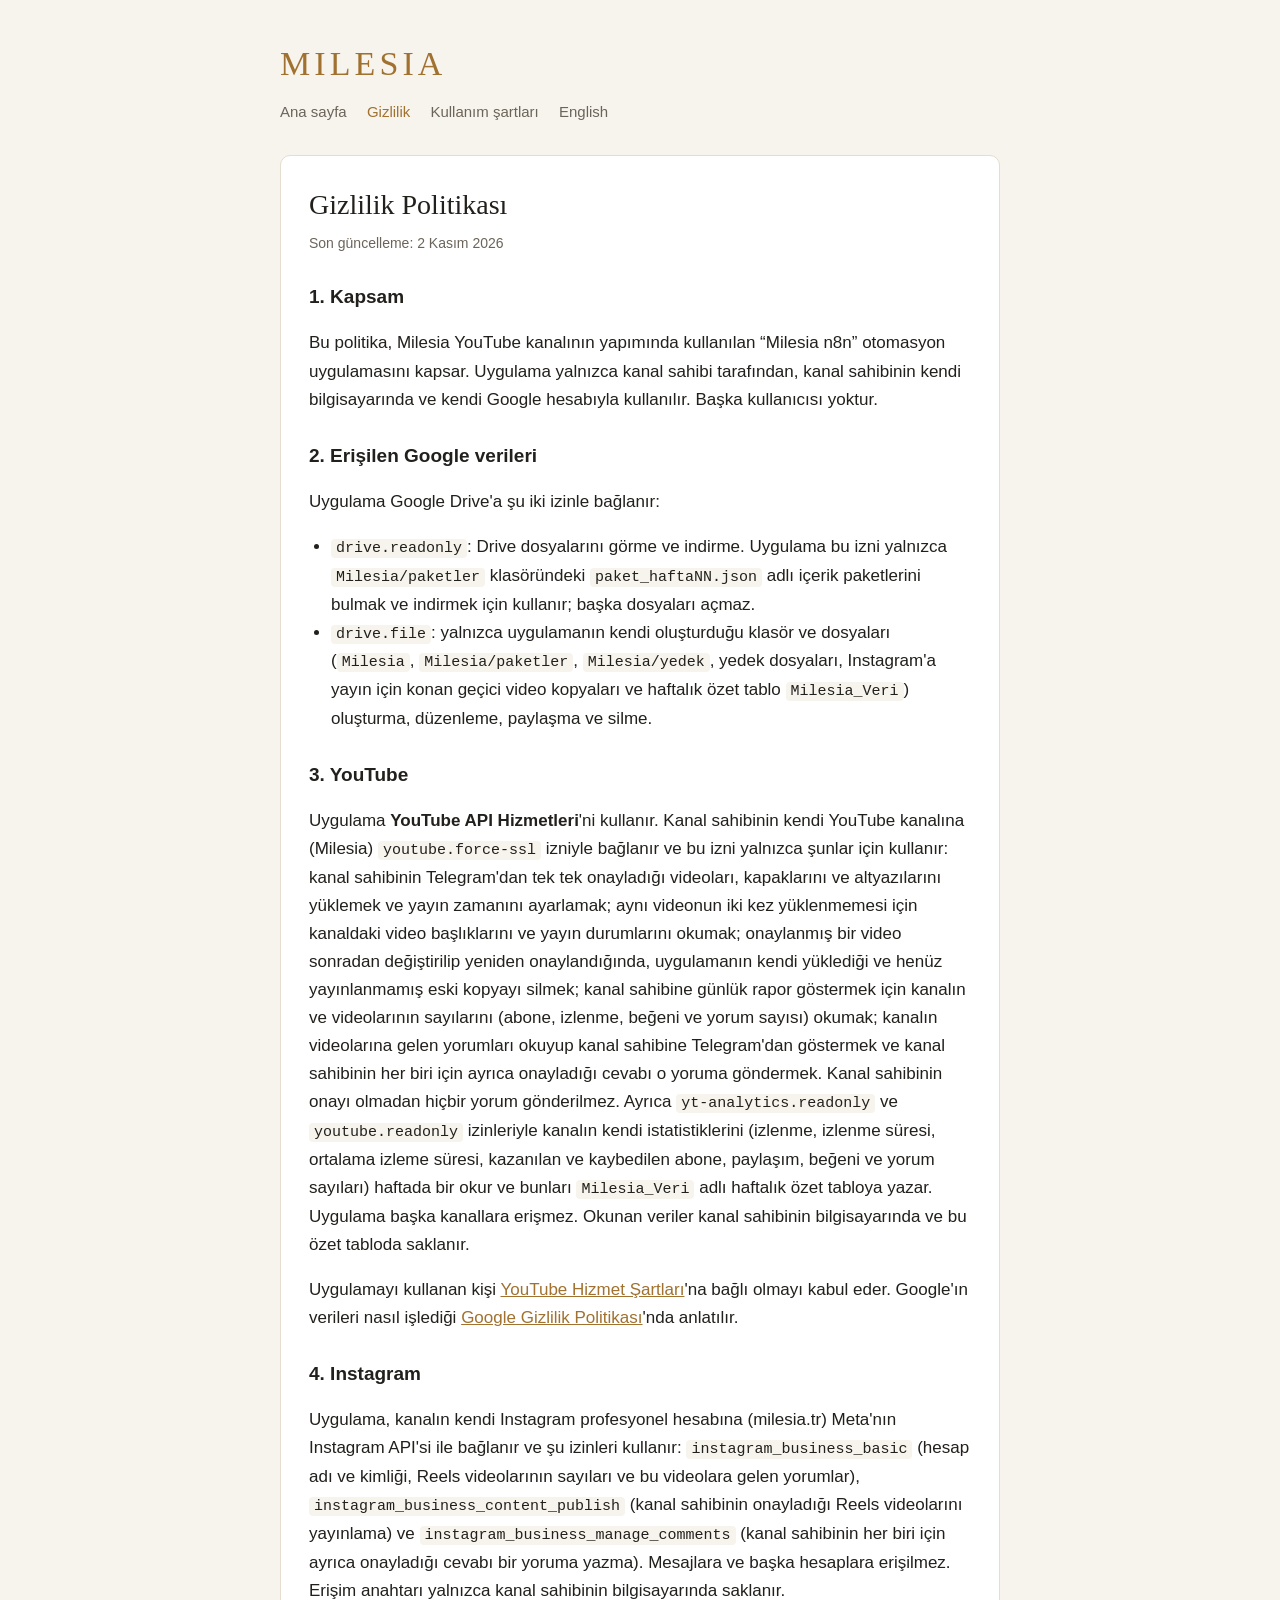
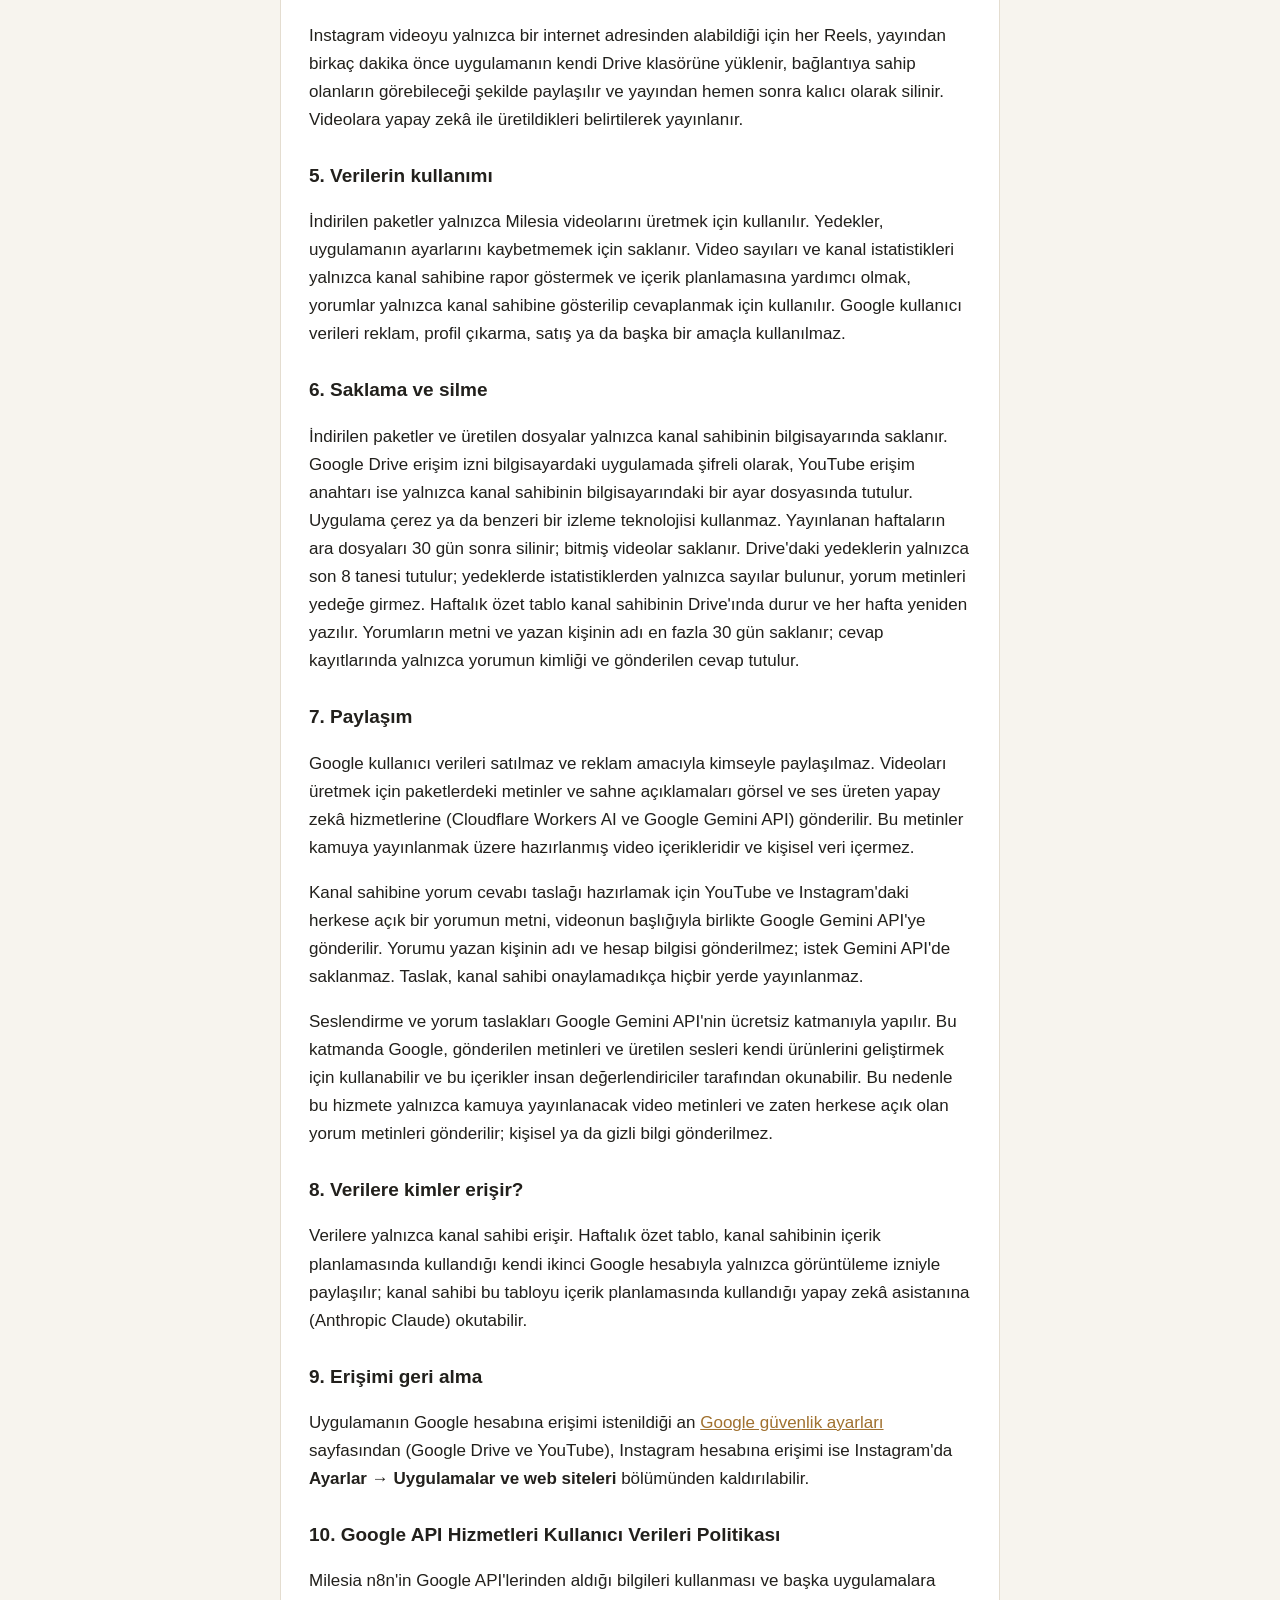
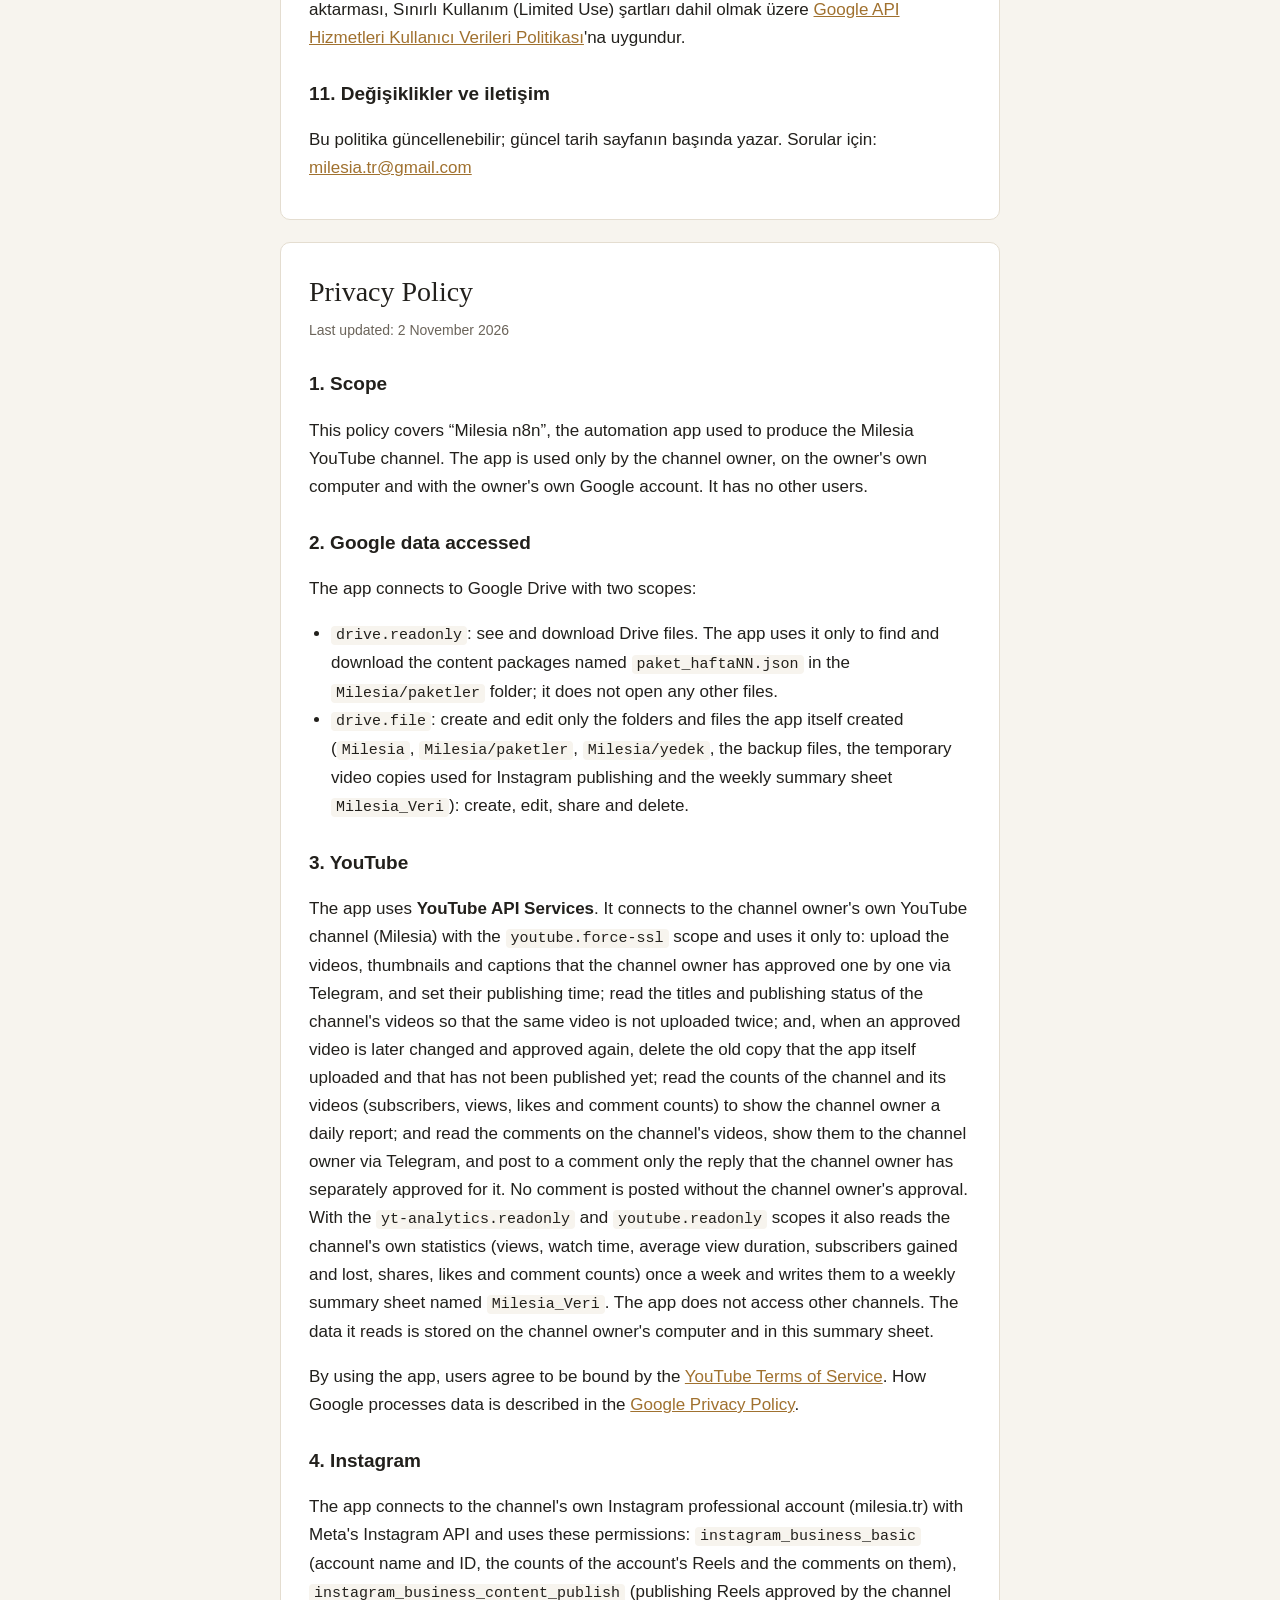
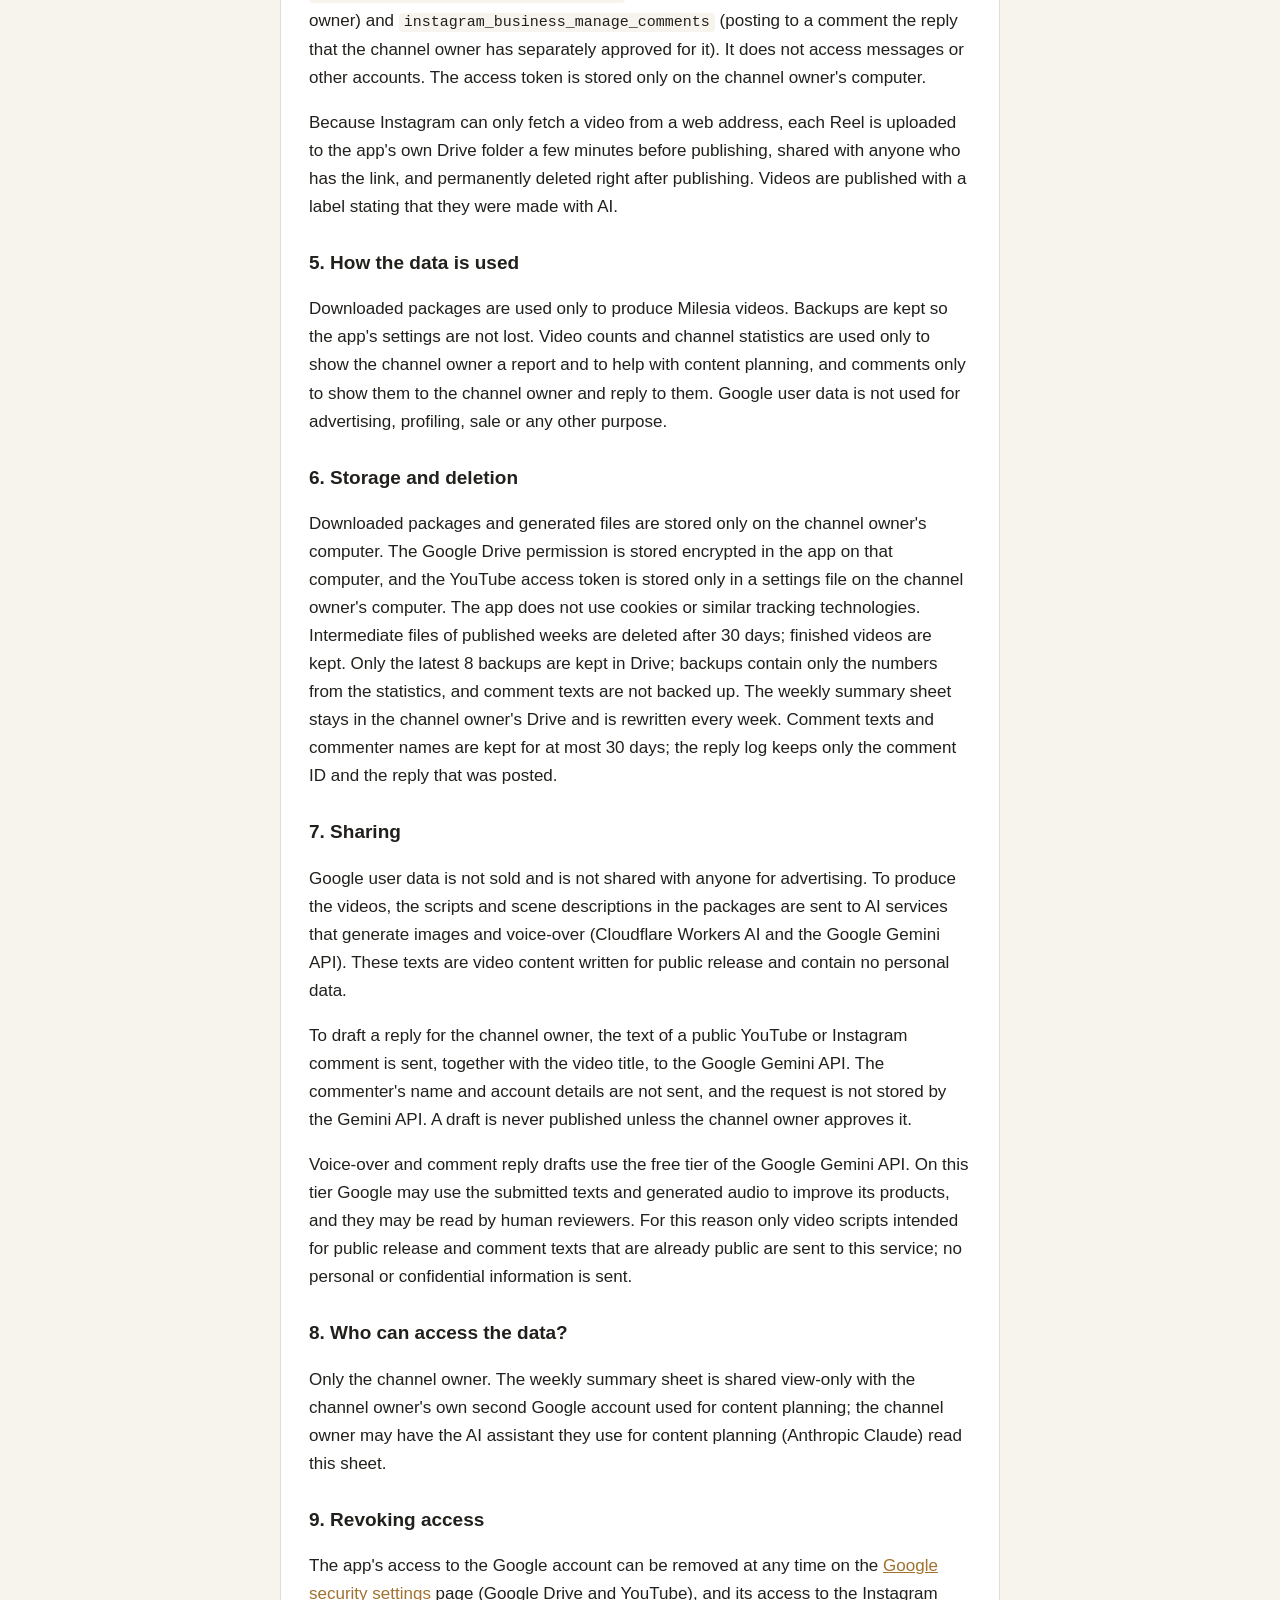
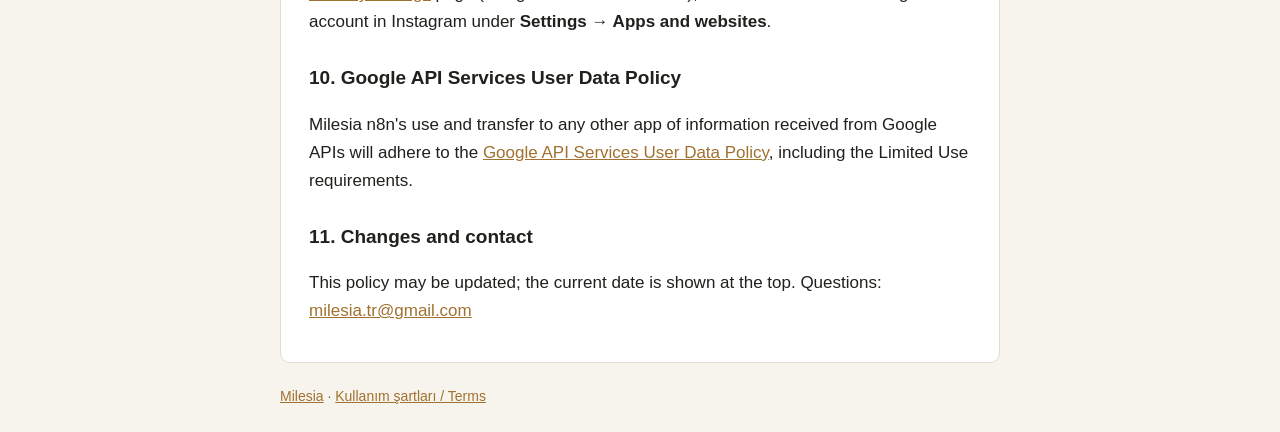
==== commit c5d53ad1: "Gizlilik: YouTube istatistik izinleri, Milesia_Veri tablosu, Drive kopyasinin kalici silinmesi (2 Ka" ====
--- a/gizlilik.html
+++ b/gizlilik.html
@@ -20,7 +20,7 @@
 <main>
   <section>
     <h1>Gizlilik Politikası</h1>
-    <p class="tarih">Son güncelleme: 30 Ekim 2026</p>
+    <p class="tarih">Son güncelleme: 2 Kasım 2026</p>
 
     <h2>1. Kapsam</h2>
     <p>Bu politika, Milesia YouTube kanalının yapımında kullanılan “Milesia n8n” otomasyon
@@ -34,8 +34,9 @@
       <code>Milesia/paketler</code> klasöründeki <code>paket_haftaNN.json</code> adlı içerik paketlerini
       bulmak ve indirmek için kullanır; başka dosyaları açmaz.</li>
       <li><code>drive.file</code>: yalnızca uygulamanın kendi oluşturduğu klasör ve dosyaları
-      (<code>Milesia</code>, <code>Milesia/paketler</code>, <code>Milesia/yedek</code>, yedek dosyaları ve
-      Instagram'a yayın için konan geçici video kopyaları) oluşturma, paylaşma ve silme.</li>
+      (<code>Milesia</code>, <code>Milesia/paketler</code>, <code>Milesia/yedek</code>, yedek dosyaları,
+      Instagram'a yayın için konan geçici video kopyaları ve haftalık özet tablo <code>Milesia_Veri</code>)
+      oluşturma, düzenleme, paylaşma ve silme.</li>
     </ul>
 
     <h2>3. YouTube</h2>
@@ -47,7 +48,10 @@
     kopyayı silmek; kanal sahibine günlük rapor göstermek için kanalın ve videolarının sayılarını (abone, izlenme,
     beğeni ve yorum sayısı) okumak; kanalın videolarına gelen yorumları okuyup kanal sahibine Telegram'dan göstermek ve
     kanal sahibinin her biri için ayrıca onayladığı cevabı o yoruma göndermek. Kanal sahibinin onayı olmadan hiçbir
-    yorum gönderilmez. Uygulama başka kanallara erişmez. Okunan veriler yalnızca kanal sahibinin bilgisayarında saklanır.</p>
+    yorum gönderilmez. Ayrıca <code>yt-analytics.readonly</code> ve <code>youtube.readonly</code> izinleriyle
+    kanalın kendi istatistiklerini (izlenme, izlenme süresi, ortalama izleme süresi, kazanılan ve kaybedilen abone,
+    paylaşım, beğeni ve yorum sayıları) haftada bir okur ve bunları <code>Milesia_Veri</code> adlı haftalık özet
+    tabloya yazar. Uygulama başka kanallara erişmez. Okunan veriler kanal sahibinin bilgisayarında ve bu özet tabloda saklanır.</p>
     <p>Uygulamayı kullanan kişi <a href="https://www.youtube.com/t/terms">YouTube Hizmet Şartları</a>'na bağlı
     olmayı kabul eder. Google'ın verileri nasıl işlediği
     <a href="http://www.google.com/policies/privacy">Google Gizlilik Politikası</a>'nda anlatılır.</p>
@@ -61,21 +65,22 @@
     Erişim anahtarı yalnızca kanal sahibinin bilgisayarında saklanır.</p>
     <p>Instagram videoyu yalnızca bir internet adresinden alabildiği için her Reels, yayından birkaç dakika önce
     uygulamanın kendi Drive klasörüne yüklenir, bağlantıya sahip olanların görebileceği şekilde paylaşılır ve
-    yayından hemen sonra silinir. Videolara yapay zekâ ile üretildikleri belirtilerek yayınlanır.</p>
+    yayından hemen sonra kalıcı olarak silinir. Videolara yapay zekâ ile üretildikleri belirtilerek yayınlanır.</p>
 
     <h2>5. Verilerin kullanımı</h2>
     <p>İndirilen paketler yalnızca Milesia videolarını üretmek için kullanılır. Yedekler, uygulamanın
-    ayarlarını kaybetmemek için saklanır. Video sayıları yalnızca kanal sahibine rapor göstermek, yorumlar yalnızca
-    kanal sahibine gösterilip cevaplanmak için kullanılır. Google kullanıcı verileri reklam, profil çıkarma, satış ya da
-    başka bir amaçla kullanılmaz.</p>
+    ayarlarını kaybetmemek için saklanır. Video sayıları ve kanal istatistikleri yalnızca kanal sahibine rapor
+    göstermek ve içerik planlamasına yardımcı olmak, yorumlar yalnızca kanal sahibine gösterilip cevaplanmak için
+    kullanılır. Google kullanıcı verileri reklam, profil çıkarma, satış ya da başka bir amaçla kullanılmaz.</p>
 
     <h2>6. Saklama ve silme</h2>
     <p>İndirilen paketler ve üretilen dosyalar yalnızca kanal sahibinin bilgisayarında saklanır.
     Google Drive erişim izni bilgisayardaki uygulamada şifreli olarak, YouTube erişim anahtarı ise yalnızca kanal sahibinin
     bilgisayarındaki bir ayar dosyasında tutulur. Uygulama çerez ya da benzeri bir izleme teknolojisi kullanmaz. Yayınlanan haftaların ara
     dosyaları 30 gün sonra silinir; bitmiş videolar saklanır. Drive'daki yedeklerin yalnızca son 8 tanesi
-    tutulur. Yorumların metni ve yazan kişinin adı en fazla 30 gün saklanır; cevap kayıtlarında yalnızca yorumun
-    kimliği ve gönderilen cevap tutulur.</p>
+    tutulur; yedeklerde istatistiklerden yalnızca sayılar bulunur, yorum metinleri yedeğe girmez. Haftalık özet tablo
+    kanal sahibinin Drive'ında durur ve her hafta yeniden yazılır. Yorumların metni ve yazan kişinin adı en fazla
+    30 gün saklanır; cevap kayıtlarında yalnızca yorumun kimliği ve gönderilen cevap tutulur.</p>
 
     <h2>7. Paylaşım</h2>
     <p>Google kullanıcı verileri satılmaz ve reklam amacıyla kimseyle paylaşılmaz. Videoları üretmek için
@@ -91,7 +96,9 @@
     metinleri ve zaten herkese açık olan yorum metinleri gönderilir; kişisel ya da gizli bilgi gönderilmez.</p>
 
     <h2>8. Verilere kimler erişir?</h2>
-    <p>Verilere yalnızca kanal sahibi erişir.</p>
+    <p>Verilere yalnızca kanal sahibi erişir. Haftalık özet tablo, kanal sahibinin içerik planlamasında kullandığı
+    kendi ikinci Google hesabıyla yalnızca görüntüleme izniyle paylaşılır; kanal sahibi bu tabloyu içerik
+    planlamasında kullandığı yapay zekâ asistanına (Anthropic Claude) okutabilir.</p>
 
     <h2>9. Erişimi geri alma</h2>
     <p>Uygulamanın Google hesabına erişimi istenildiği an
@@ -112,7 +119,7 @@
 
   <section id="en" lang="en">
     <h1>Privacy Policy</h1>
-    <p class="tarih">Last updated: 30 October 2026</p>
+    <p class="tarih">Last updated: 2 November 2026</p>
 
     <h2>1. Scope</h2>
     <p>This policy covers “Milesia n8n”, the automation app used to produce the Milesia YouTube channel.
@@ -126,8 +133,9 @@
       download the content packages named <code>paket_haftaNN.json</code> in the
       <code>Milesia/paketler</code> folder; it does not open any other files.</li>
       <li><code>drive.file</code>: create and edit only the folders and files the app itself created
-      (<code>Milesia</code>, <code>Milesia/paketler</code>, <code>Milesia/yedek</code>, the backup files and the
-      temporary video copies used for Instagram publishing): create, share and delete.</li>
+      (<code>Milesia</code>, <code>Milesia/paketler</code>, <code>Milesia/yedek</code>, the backup files, the
+      temporary video copies used for Instagram publishing and the weekly summary sheet <code>Milesia_Veri</code>):
+      create, edit, share and delete.</li>
     </ul>
 
     <h2>3. YouTube</h2>
@@ -139,8 +147,11 @@
     been published yet; read the counts of the channel and its videos (subscribers, views, likes and comment counts)
     to show the channel owner a daily report; and read the comments on the channel's videos, show them to the channel
     owner via Telegram, and post to a comment only the reply that the channel owner has separately approved for it.
-    No comment is posted without the channel owner's approval. The app does not access other channels. The data it
-    reads is stored only on the channel owner's computer.</p>
+    No comment is posted without the channel owner's approval. With the <code>yt-analytics.readonly</code> and
+    <code>youtube.readonly</code> scopes it also reads the channel's own statistics (views, watch time, average view
+    duration, subscribers gained and lost, shares, likes and comment counts) once a week and writes them to a weekly
+    summary sheet named <code>Milesia_Veri</code>. The app does not access other channels. The data it reads is stored
+    on the channel owner's computer and in this summary sheet.</p>
     <p>By using the app, users agree to be bound by the <a href="https://www.youtube.com/t/terms">YouTube Terms of
     Service</a>. How Google processes data is described in the
     <a href="http://www.google.com/policies/privacy">Google Privacy Policy</a>.</p>
@@ -153,13 +164,13 @@
     that the channel owner has separately approved for it). It does not access messages or other accounts. The access
     token is stored only on the channel owner's computer.</p>
     <p>Because Instagram can only fetch a video from a web address, each Reel is uploaded to the app's own Drive
-    folder a few minutes before publishing, shared with anyone who has the link, and deleted right after
+    folder a few minutes before publishing, shared with anyone who has the link, and permanently deleted right after
     publishing. Videos are published with a label stating that they were made with AI.</p>
 
     <h2>5. How the data is used</h2>
     <p>Downloaded packages are used only to produce Milesia videos. Backups are kept so the app's
-    settings are not lost. Video counts are used only to show the channel owner a report, and comments only to
-    show them to the channel owner and reply to them. Google user data is not used for advertising, profiling, sale or any
+    settings are not lost. Video counts and channel statistics are used only to show the channel owner a report and
+    to help with content planning, and comments only to show them to the channel owner and reply to them. Google user data is not used for advertising, profiling, sale or any
     other purpose.</p>
 
     <h2>6. Storage and deletion</h2>
@@ -168,7 +179,8 @@
     stored only in a settings file on the channel owner's computer. The app does not use cookies or similar
     tracking technologies. Intermediate files of
     published weeks are deleted after 30 days; finished videos are kept. Only the latest 8 backups are
-    kept in Drive. Comment texts and commenter names are kept for at most 30 days; the reply log keeps only the
+    kept in Drive; backups contain only the numbers from the statistics, and comment texts are not backed up. The
+    weekly summary sheet stays in the channel owner's Drive and is rewritten every week. Comment texts and commenter names are kept for at most 30 days; the reply log keeps only the
     comment ID and the reply that was posted.</p>
 
     <h2>7. Sharing</h2>
@@ -185,7 +197,9 @@
     this service; no personal or confidential information is sent.</p>
 
     <h2>8. Who can access the data?</h2>
-    <p>Only the channel owner.</p>
+    <p>Only the channel owner. The weekly summary sheet is shared view-only with the channel owner's own second
+    Google account used for content planning; the channel owner may have the AI assistant they use for content
+    planning (Anthropic Claude) read this sheet.</p>
 
     <h2>9. Revoking access</h2>
     <p>The app's access to the Google account can be removed at any time on the
